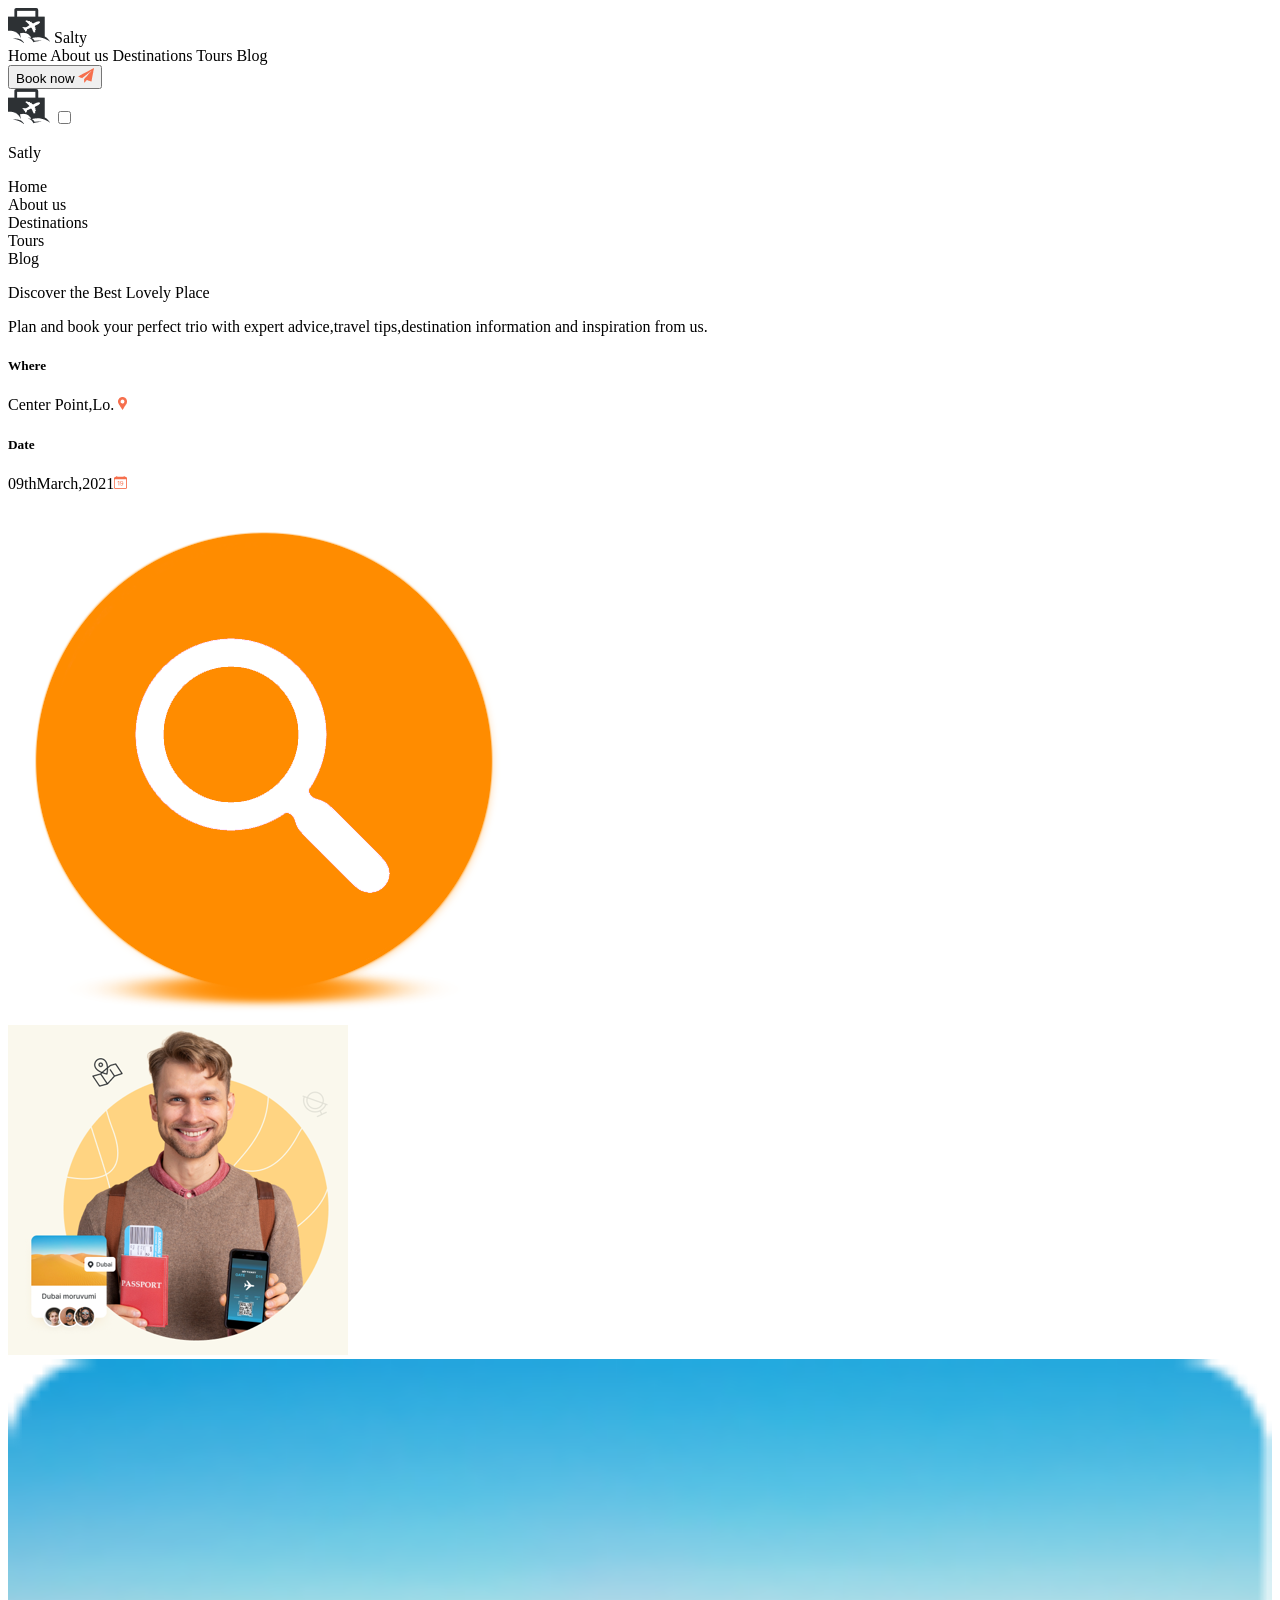
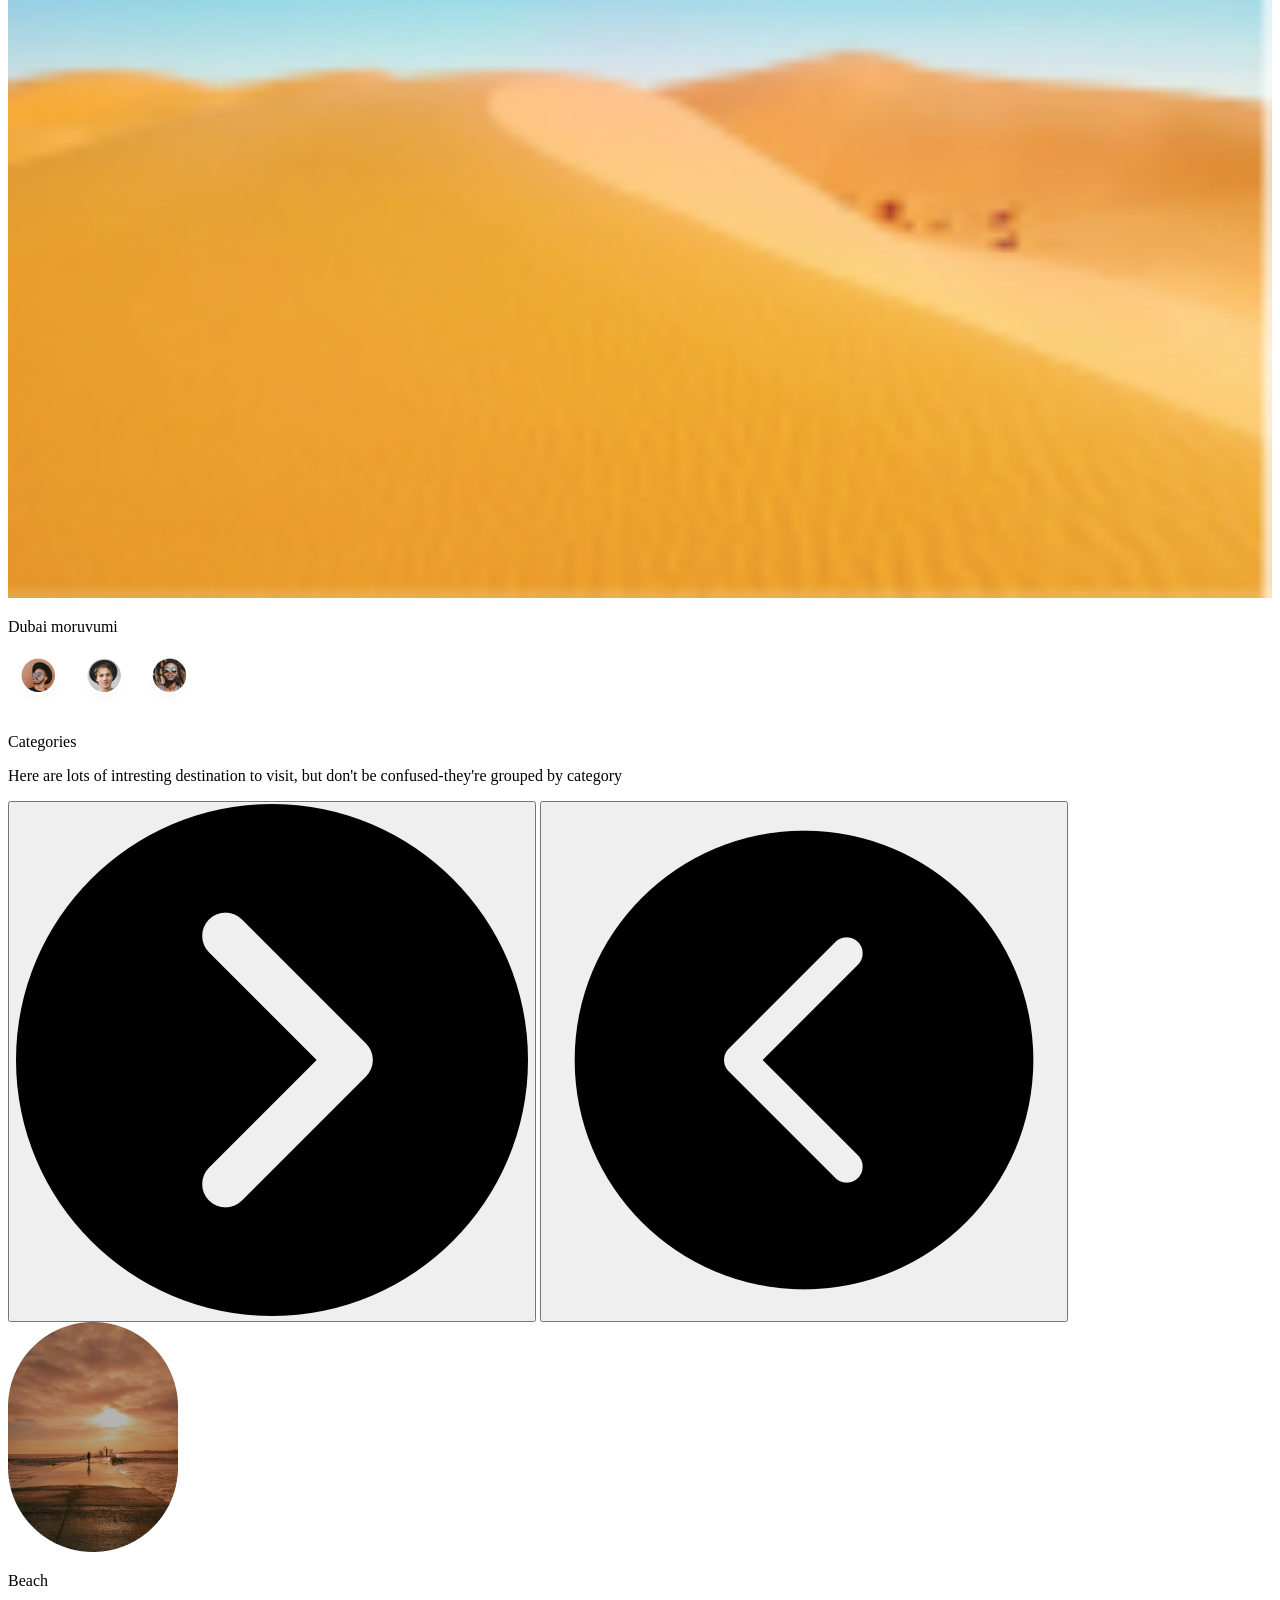
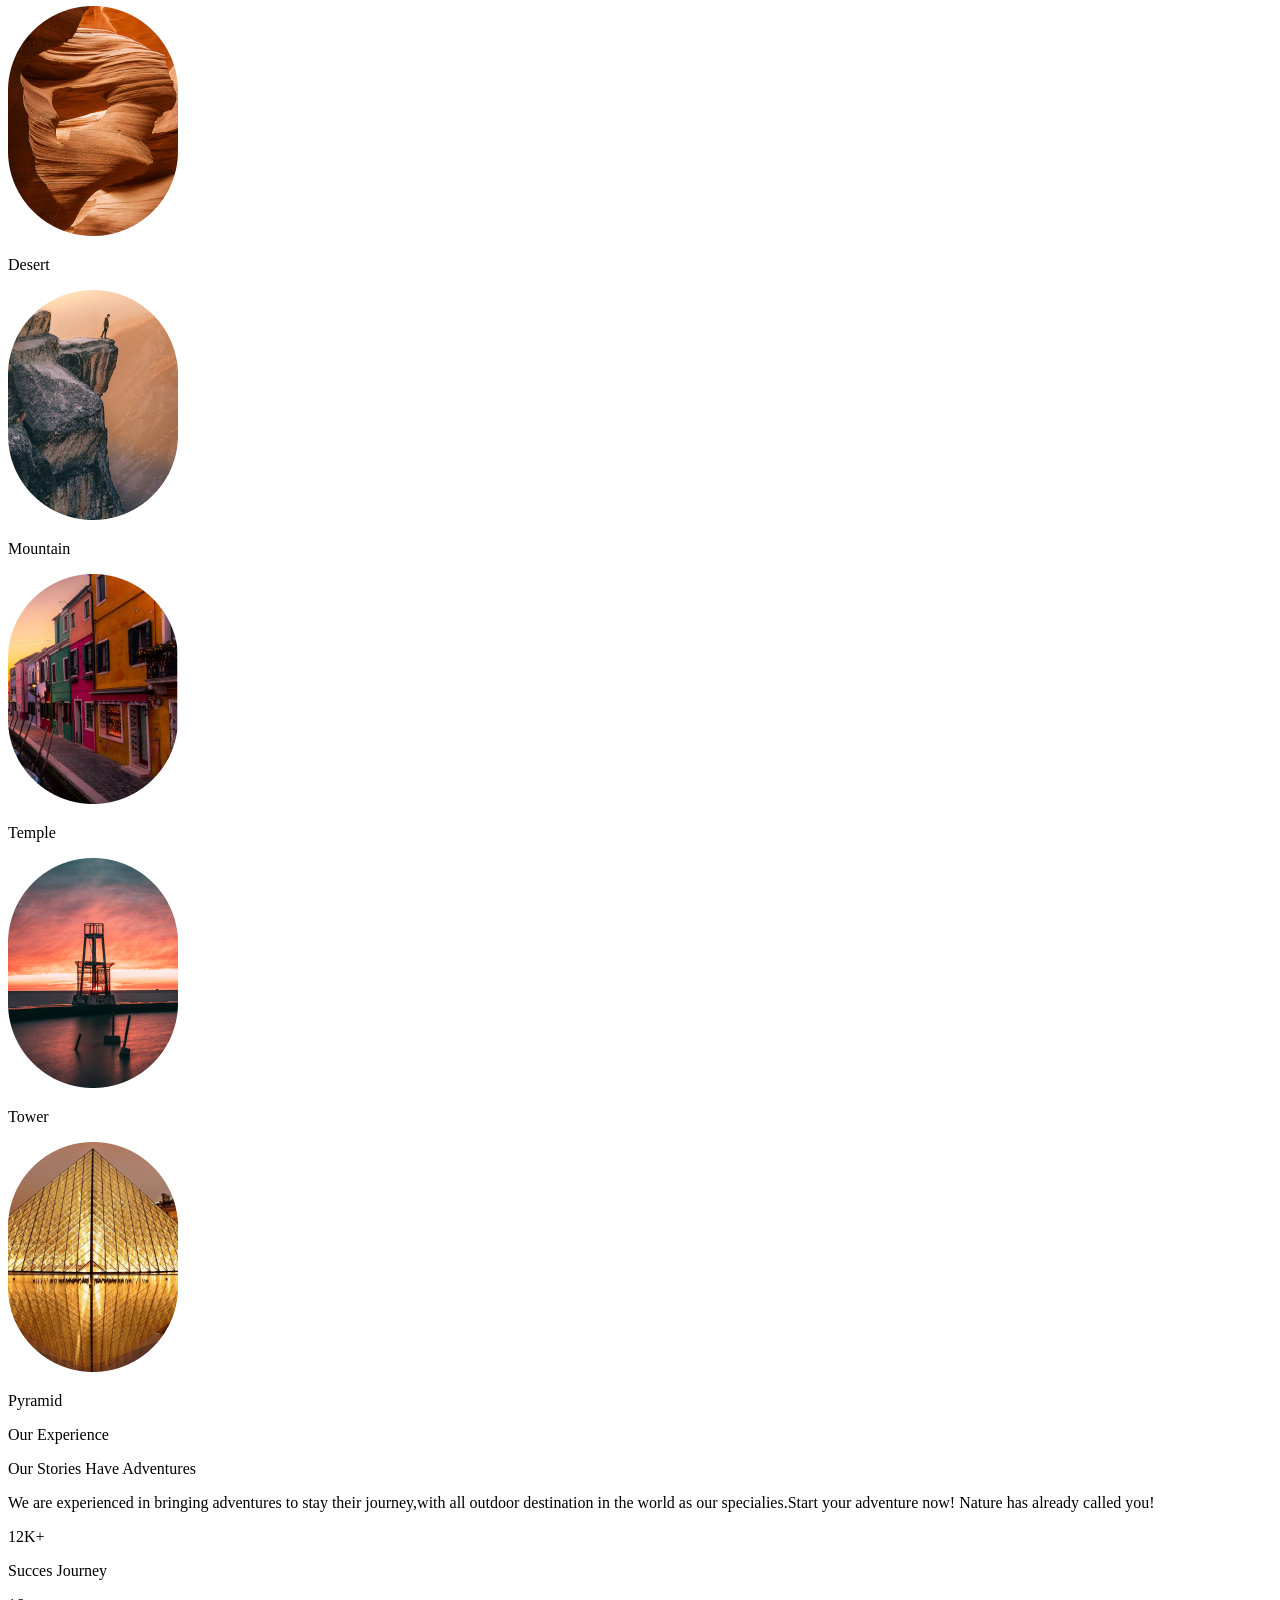
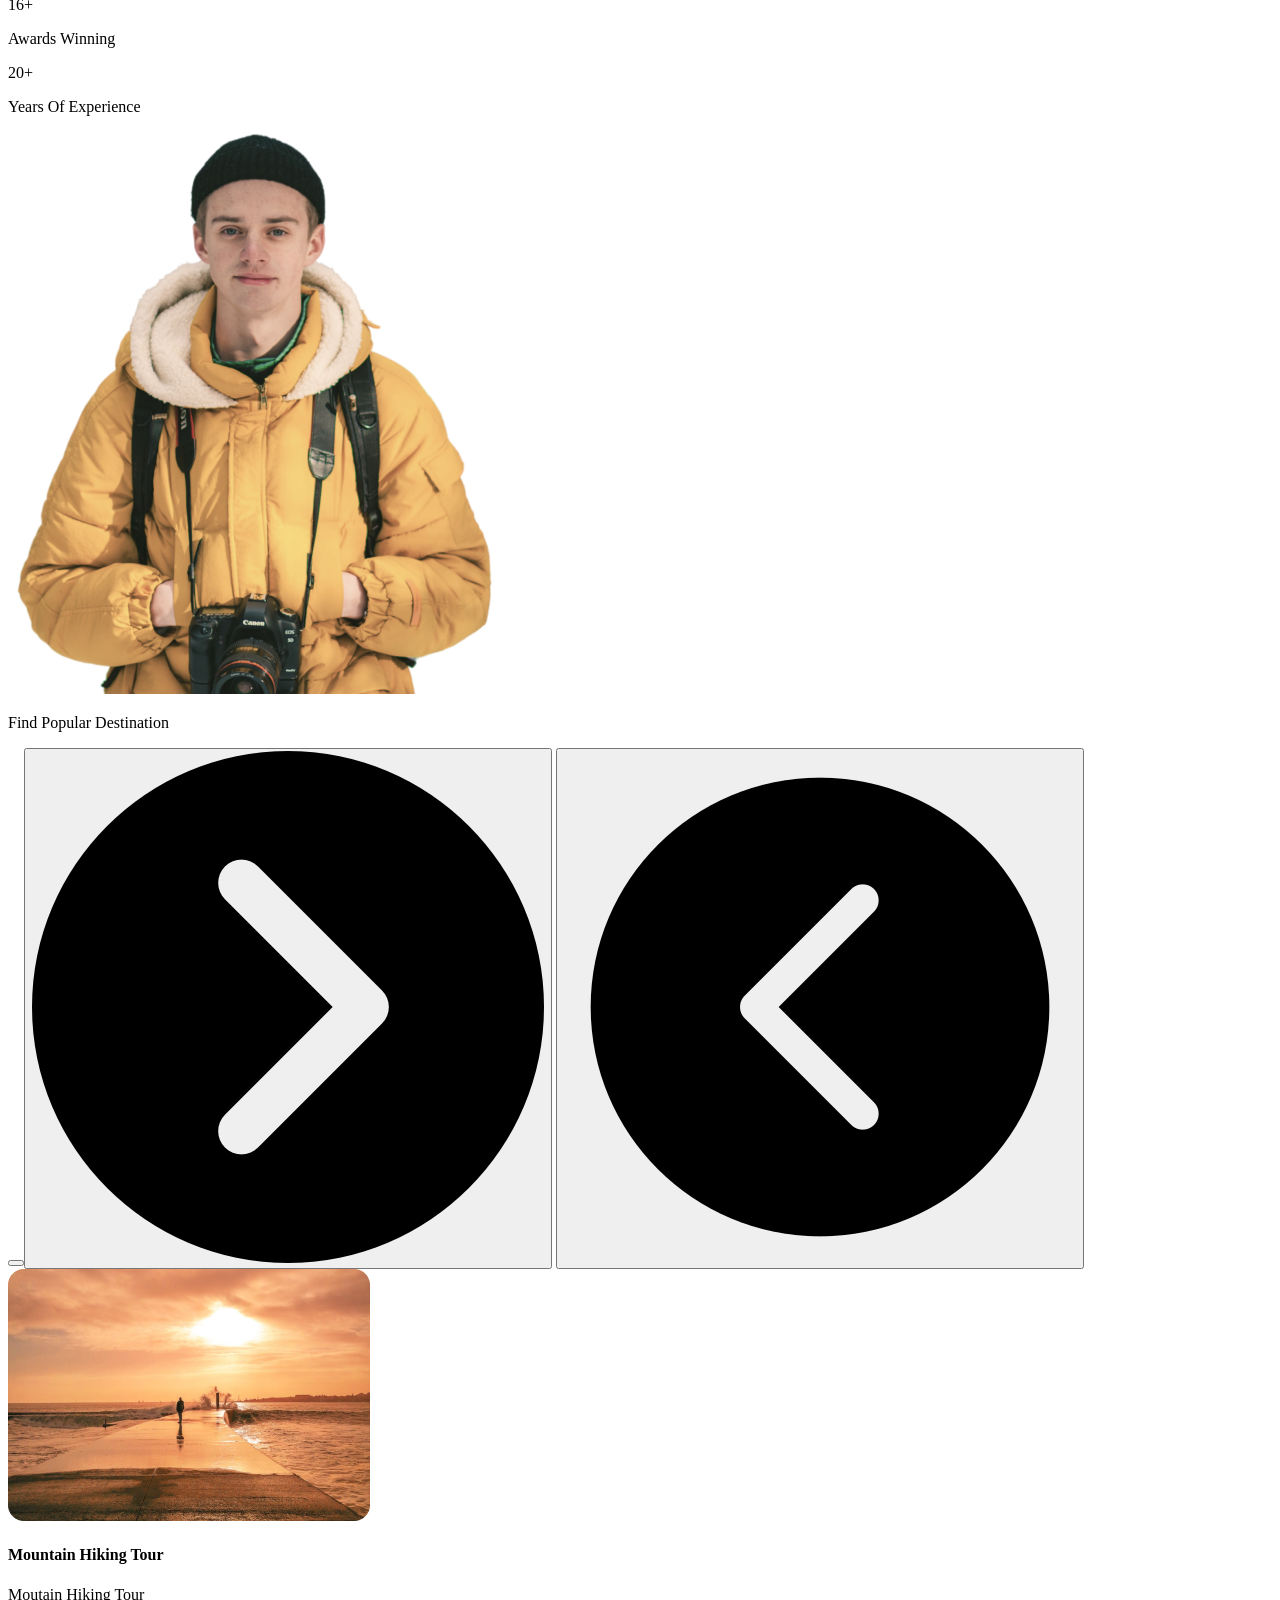
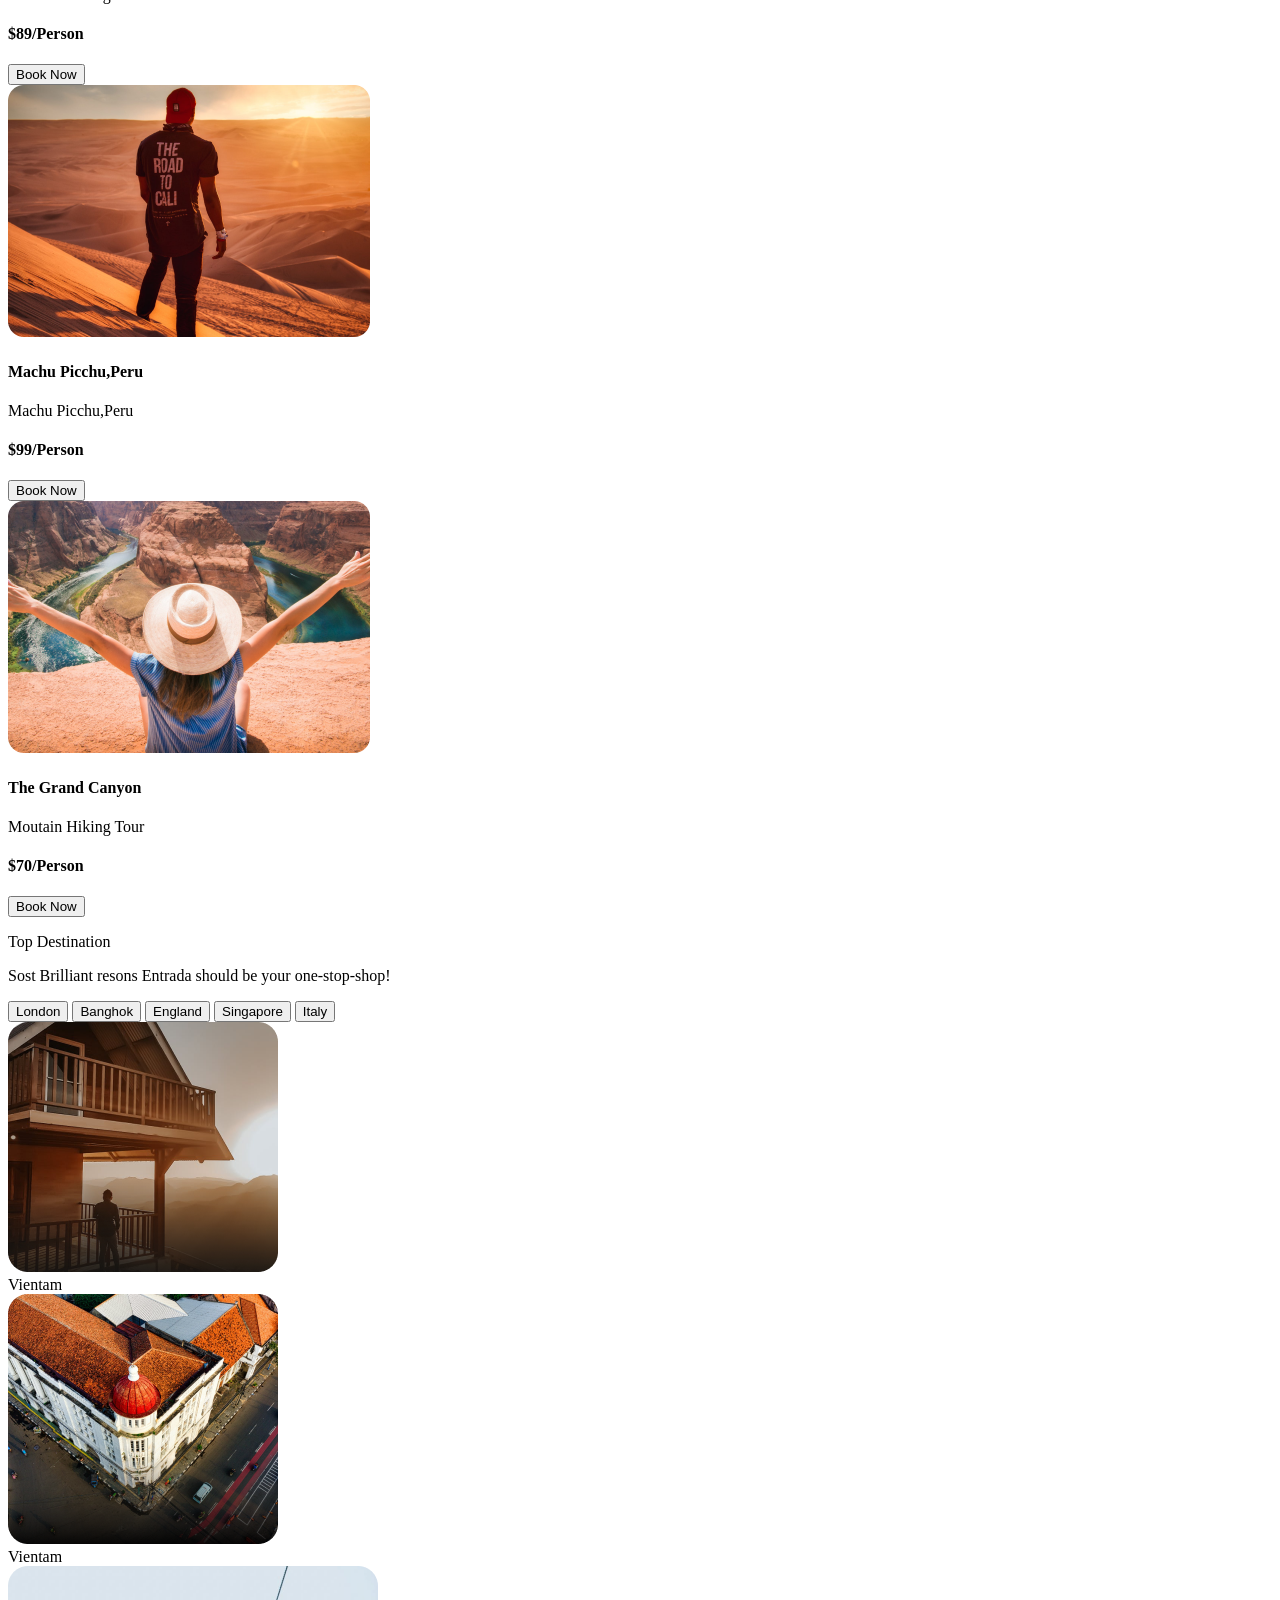
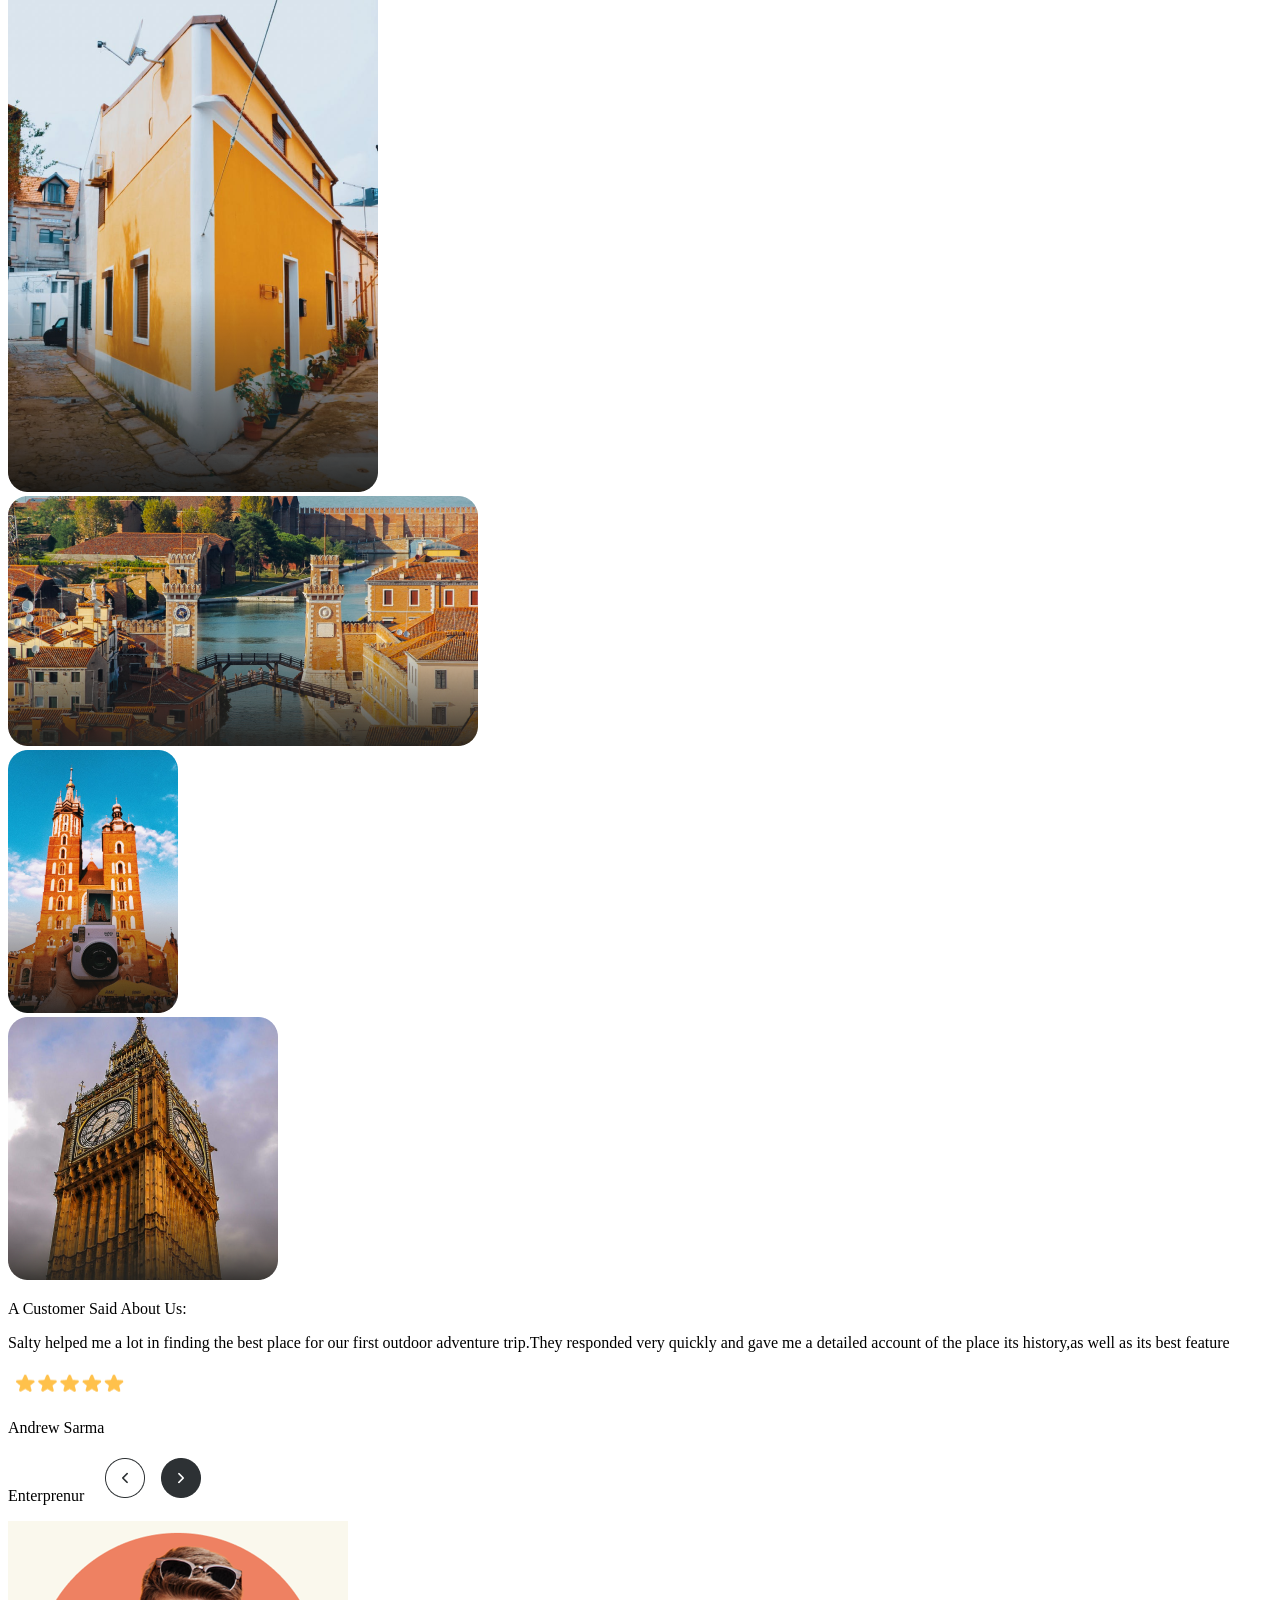
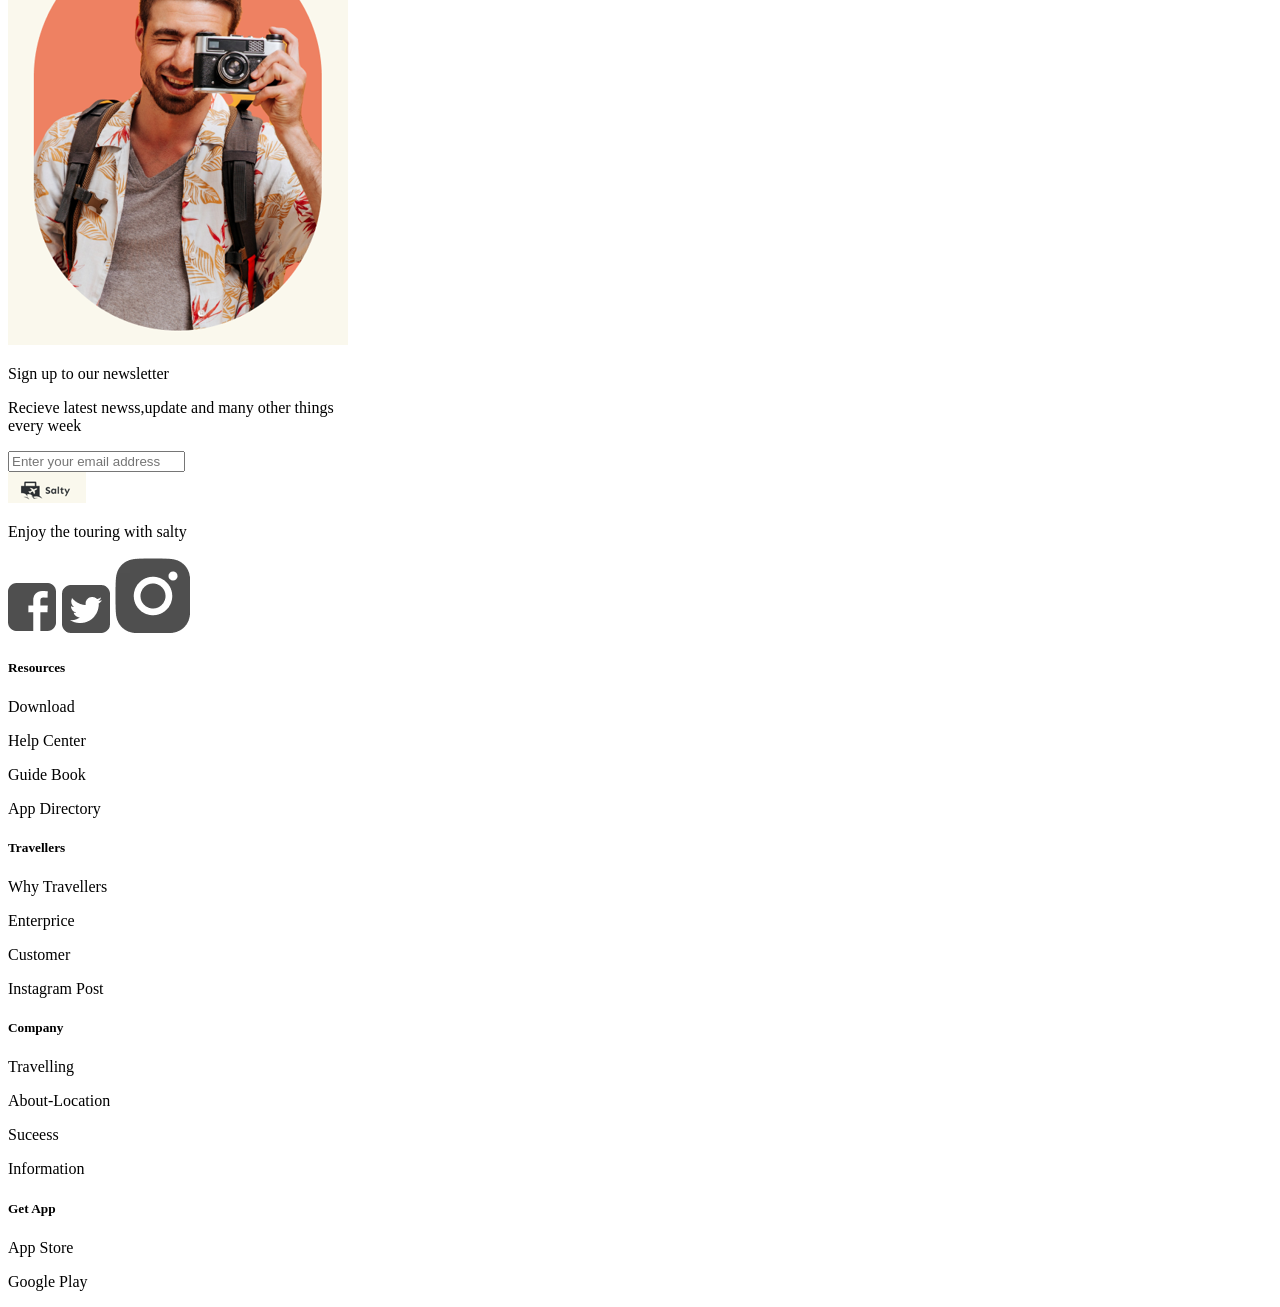
==== index.html @ 4557b154 "second commit" ====
<!DOCTYPE html>
<html lang="en">
<head>
    <meta charset="UTF-8">
    <meta http-equiv="X-UA-Compatible" content="IE=edge">
    <meta name="viewport" content="width=device-width, initial-scale=1.0">
    <title>Document</title>
    <link rel="stylesheet" href="https://cdnjs.cloudflare.com/ajax/libs/font-awesome/6.3.0/css/all.min.css" integrity="sha512-SzlrxWUlpfuzQ+pcUCosxcglQRNAq/DZjVsC0lE40xsADsfeQoEypE+enwcOiGjk/bSuGGKHEyjSoQ1zVisanQ==" crossorigin="anonymous" referrerpolicy="no-referrer" />    
    <link rel="stylesheet" href="style.css">
    <link rel="stylesheet" href="https://fonts.googleapis.com/css?family=Poppins">
</head>
<body>
    <div class="container">
        <div class="nav">
            <div class="nav-content" id="nav-content-one">
                <div class="adjust">
                   <img src="./image/Union.png">
                   <a id="adjust">Salty</a>
               </div> 
            <a>Home</a>
            <a>About us</a>
            <a>Destinations</a>
            <a>Tours</a>
            <a>Blog</a>
            </div>
            <div class="nav-content" id="nav-content-second" >
            <button>Book now <img src="./image/Vector (2).png">
            </div>  
        </div>
        <div class="responsive-menu">
            <img src="./image/Union.png">
            <input type="checkbox" id="check">
            <label for="check">
                <p>Satly</p>
            </label>
            <div class="responsive-menu-icon">
                <div><a>Home</a></div> 
               <div><a>About us</a></div>
                <div><a>Destinations</a></div>
                <div><a>Tours</a></div>
                <div><a>Blog</a></div>
             </div>
        </div>
        <div class="discover">
            <div class="discover-left">
                <p id="heading">Discover the Best Lovely Place</p>
                <p class="para-font" id="fit">Plan and book your perfect trio with expert advice,travel tips,destination information and inspiration from us.</p>
                <div class="curve">
                    <div class="where">
                        <h5>Where</h5>
                        <p>Center Point,Lo. <img src="./image/Vector (3).png"></p>
                    </div>
                    <div class="where">
                        <h5>Date</h5>
                        <p>09thMarch,2021<img src="./image/Union (1).png"></p>
                    </div>
                    <div class="search-div">
                        <img src="./image/MicrosoftTeams-image (22).png" id="search-icon">
                    </div>
                </div>
            </div>
            <div class="discover-right">
                <img src="./image/crop-1.png" id="boy-image">
                <div class="dessert-image">
                    <img src="./image/MicrosoftTeams-image (31).png" width="100%">
                     <p id="dessert">Dubai moruvumi</p>
                    <img src="./image/MicrosoftTeams-image (33).png" id="round-three">
                    <img src="./image/MicrosoftTeams-image (32).png" id="round-one">
                <img src="./image/MicrosoftTeams-image (34).png" id="round-two">
                </div>
            </div>
        </div>
        <div class="categories">
            <div class="categories-content" id="categories-content">
                <div class="content">
                    <p class="sub-heading">Categories</p>
                    <p class="para-font">Here are lots of intresting destination to visit,
                      but don't be confused-they're grouped by category
                    </p>
                </div>
                <div class="arrow-icon">
                    <button class="arrow-fig">
                        <img src="./image/MicrosoftTeams-image (23).png" id="arrow-fig-left">
                    </button>
                    <button class="arrow-fig">
                        <img src="./image/MicrosoftTeams-image (30).png" id="arrow-fig-right">
                    </button>
                </div>
            </div>
            <div class="categories-image" id="categories-image">
                <div class="categories-card">
                    <img src="./image/Rectangle 4406.png" id="rectangle">
                    <p class="rectangle-cap">Beach</p>
                </div>
                <div class="categories-card">
                    <img src="./image/Rectangle 4407.png" id="rectangle">
                    <p class="rectangle-cap">Desert</p>
                </div>
                <div class="categories-card">
                    <img src="./image/Rectangle 4408.png" id="rectangle">
                    <p class="rectangle-cap">Mountain</p>
                </div>
                <div class="categories-card">
                    <img src="./image/Rectangle 4409.png" id="rectangle">
                    <p class="rectangle-cap">Temple</p>
                </div>
                <div class="categories-card">
                    <img src="./image/Rectangle 4410.png" id="rectangle">
                    <p class="rectangle-cap">Tower</p>
                </div>
                <div class="categories-card">
                    <img src="./image/Rectangle 4411.png" id="rectangle">
                    <p class="rectangle-cap">Pyramid</p>
                </div>
            </div>
        </div>
        <div class="our-stories">
            <div class="discover-left" id="stories-left">
                <p class="orange-text">Our Experience</p>
                <p class="sub-heading">Our Stories Have Adventures</p>
                <p class="para-font">We are experienced in bringing adventures to stay their journey,with all outdoor destination in the world as our specialies.Start your adventure now! Nature has already called you!</p>
                <div class="cube">
                   <div class="k12">
                    <p class="orange-bigger-text">12K+</p>
                    <p class="white-text">Succes Journey</p>
                   </div>
                   <div class="k12">
                    <p class="orange-bigger-text">16+</p>
                    <p class="white-text">Awards Winning</p>
                   </div>
                   <div class="k12">
                    <p class="orange-bigger-text">20+</p>
                    <p class="white-text">Years Of Experience</p>
                   </div> 
                </div>
            </div>
            <div class="discover-right" id="stories-right">
                <img src="./image/thom-holmes-sbH46HtZls8-unsplash-removebg (1) 2.png" id="boy-image">
            </div>
        </div>
        <div class="popular">
            <div class="find-popular">
                <div class="categories-content">
                    <p id="unique">Find Popular Destination</p>
                </div>
                <div class="arrow-icon">
                    <button class="arrow-fig"><button class="arrow-fig">
                        <img src="./image/MicrosoftTeams-image (23).png" id="arrow-fig-left">
                    </button>
                    <button class="arrow-fig">
                        <img src="./image/MicrosoftTeams-image (30).png" id="arrow-fig-right">
                </button>
                </div>
            </div>
            <div class="popular-card">
                <div class="popular-card-item">
                    <img src="./image/image.png"  id="popular-image">
                    <h4> Mountain Hiking Tour</h4>
                    <p class="para-popular">Moutain Hiking Tour</p>
                    <div class="price-button">
                        <div> <h4>$89/Person</h4></div>
                        <div class="btn-btn"><button class="popular-btn">Book Now</button></div>
                    </div>
                </div>
                <div class="popular-card-item">
                    <img src="./image/image (1).png"  id="popular-image">
                    <h4> Machu Picchu,Peru</h4>
                    <p class="para-popular">Machu Picchu,Peru</p>
                    <div class="price-button">
                        <div> <h4>$99/Person</h4></div>
                        <div class="btn-btn"><button class="popular-btn">Book Now</button></div>
                    </div>
                </div>
                <div class="popular-card-item">
                    <img src="./image/image (2).png"  id="popular-image">
                    <h4> The Grand Canyon</h4>
                    <p class="para-popular">Moutain Hiking Tour</p>
                    <div class="price-button">
                        <div> <h4>$70/Person</h4></div>
                        <div class="btn-btn"><button class="popular-btn">Book Now</button></div>
                    </div>
                </div>
            </div>
        </div>
        <div class="top-destination">
            <div class="top-destination-header">
                 <p class="sub-heading">Top Destination</p>
                 <p class="para-font">Sost Brilliant resons Entrada should be your one-stop-shop!</p>
                <div class="btn-row">
                    <button class="btn">London</button>
                    <button class="btn">Banghok</button>
                    <button class="btn">England</button>
                    <button class="btn">Singapore</button>
                    <button class="btn">Italy</button>
                </div>
            </div>   
        </div>
        <div class="parent-flex">
         <div class="flex">
                <div class="flex-one">
                    <div>
                        <img src="./image/Rectangle 4389.png" id="img-card">
                    </div>
                    <div class="absoulte-para">Vientam</div>
                    <div>
                        <img src="./image/Group.png" id="img-card">
                    </div>
                    <div class="absoulte-para">Vientam</div>
                </div>
                <div class="flex-two">
                    <img src="./image/Rectangle 4391.png" id="img-card-rect">
                </div>
                <div class="flex-third">
                    <div class="tower">
                      <img src="./image/Rectangle 4392.png" id="img-card-hori">
                    </div>
                    <div class="clock-house">
                        <div class="one"><img src="./image/Rectangle 4394.png" id="img-card-hori-one"></div>
                        <div class="two"><img src="./image/Rectangle 4395.png" id="img-card-hori-two"></div>
                    </div>
                </div>
            </div>
        </div>    
        <div class="our-stories">
            <div class="discover-left" id="stories-left">
                <!-- <p class="orange-text">___</p> -->
                <p class="sub-heading-one">A Customer Said About Us:</p>
            <div class="white-div">
                <p class="para-font">Salty helped me a lot in finding the best place for our first outdoor adventure trip.They responded very quickly and gave me a detailed account of the place its history,as well as its best feature</p>
                <img src="./image/MicrosoftTeams-image (20).png">
                <p class="para-font" id="space">Andrew Sarma</p>
                <p class="para-font">Enterprenur <img src="./image/arrow.png" id="double-arrow"></p>
            </div>
            </div>
            <div class="discover-right" id="stories-right">
                <img src="./image/crop-2.png" id="boy-image">
            </div>
        </div>
        <div class="signup-box">
            <div class="signup">
                <p class="sub-heading">Sign up to our newsletter</p>
                <p id="sign-up-para">Recieve latest newss,update and many other things  <br>every week</p>
                <input type="text" id="text"placeholder="Enter your email address">
            </div>
        </div>
        <div class="footer">
            <div class="footer-one-third">
                <img src="./image/satlylogo.png" id="pho">
                <p class="para-font">Enjoy the touring with salty</p>
                <div class="social-media-link">
                    <img src="./image/facebook.webp" class="footer-icon">
                    <img src="./image/twitter.webp" class="footer-icon">
                    <img src="./image/instagram.webp" class="footer-icon">               
                </div>
                
            </div>
            <div class="footer-remain">
                <div class="foo1">
                    <h5>Resources</h5>
                    <p class="para-font">Download</p>
                    <p class="para-font">Help Center</p>
                    <p class="para-font">Guide Book</p>
                    <p class="para-font">App Directory</p>
                </div>
                <div class="foo1">
                    <h5>Travellers</h5>
                    <p class="para-font">Why Travellers</p>
                    <p class="para-font">Enterprice</p>
                    <p class="para-font">Customer</p>
                    <p class="para-font">Instagram Post</p>
                </div>
                <div class="foo1">
                    <h5>Company</h5>
                    <p class="para-font">Travelling</p>
                    <p class="para-font">About-Location</p>
                    <p class="para-font">Suceess</p>
                    <p class="para-font">Information</p>
                </div>
                <div class="foo1">
                    <h5>Get App</h5>
                    <p class="para-font">App Store</p>
                    <p class="para-font">Google Play</p>
                </div>
            </div>
        </div>
    </div>
    
</body>
</html>
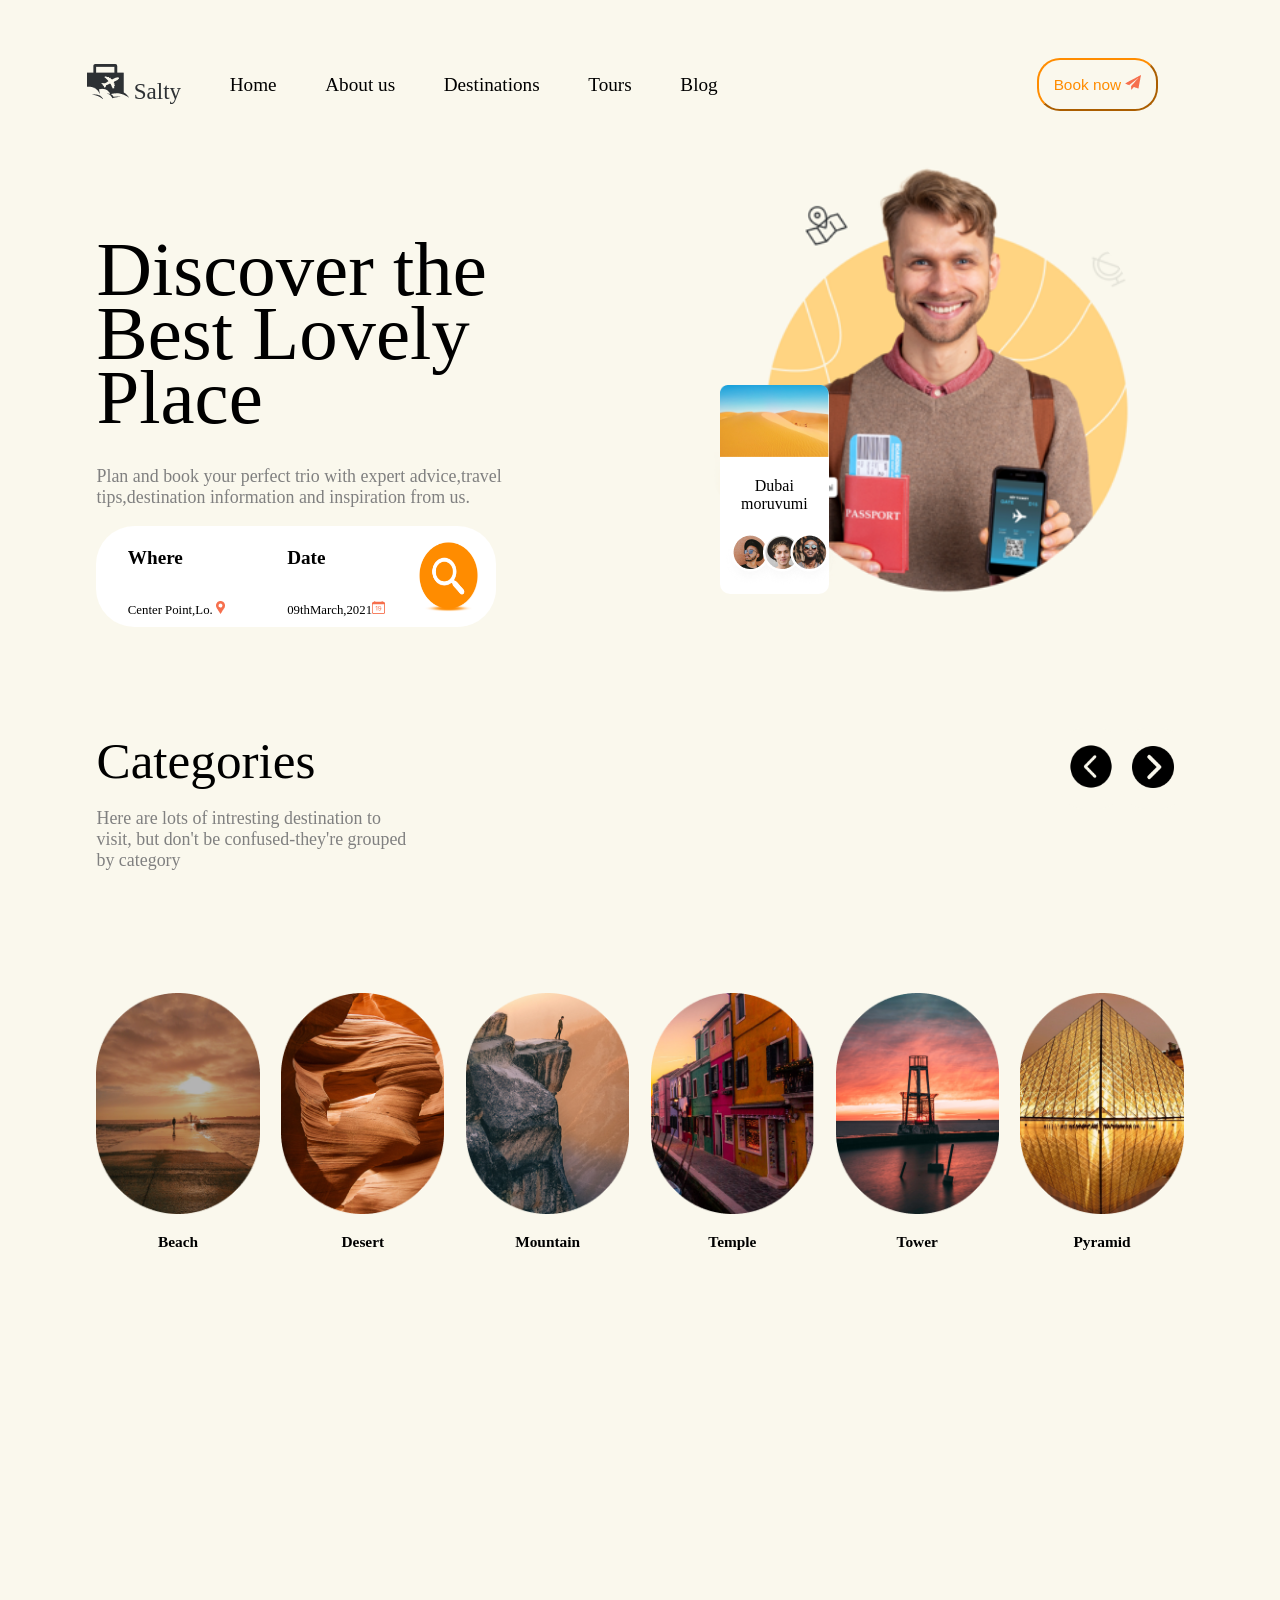
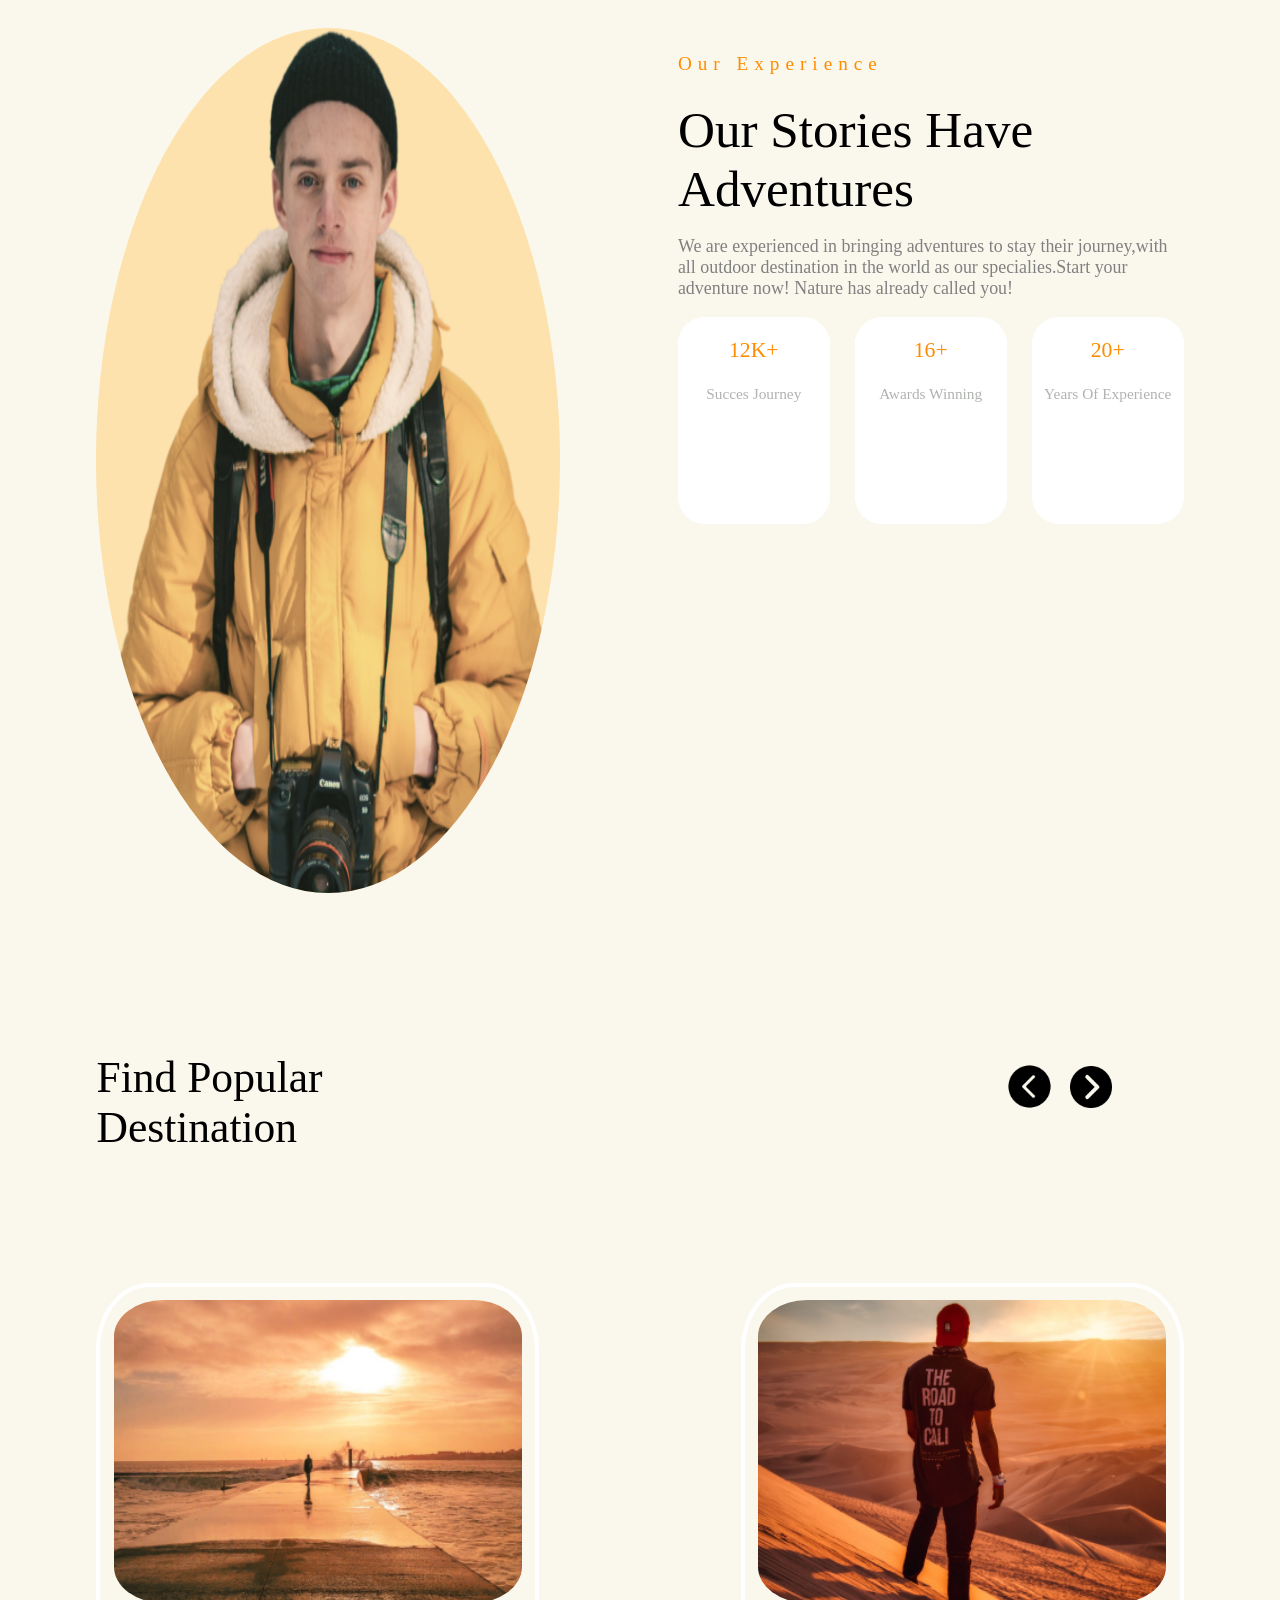
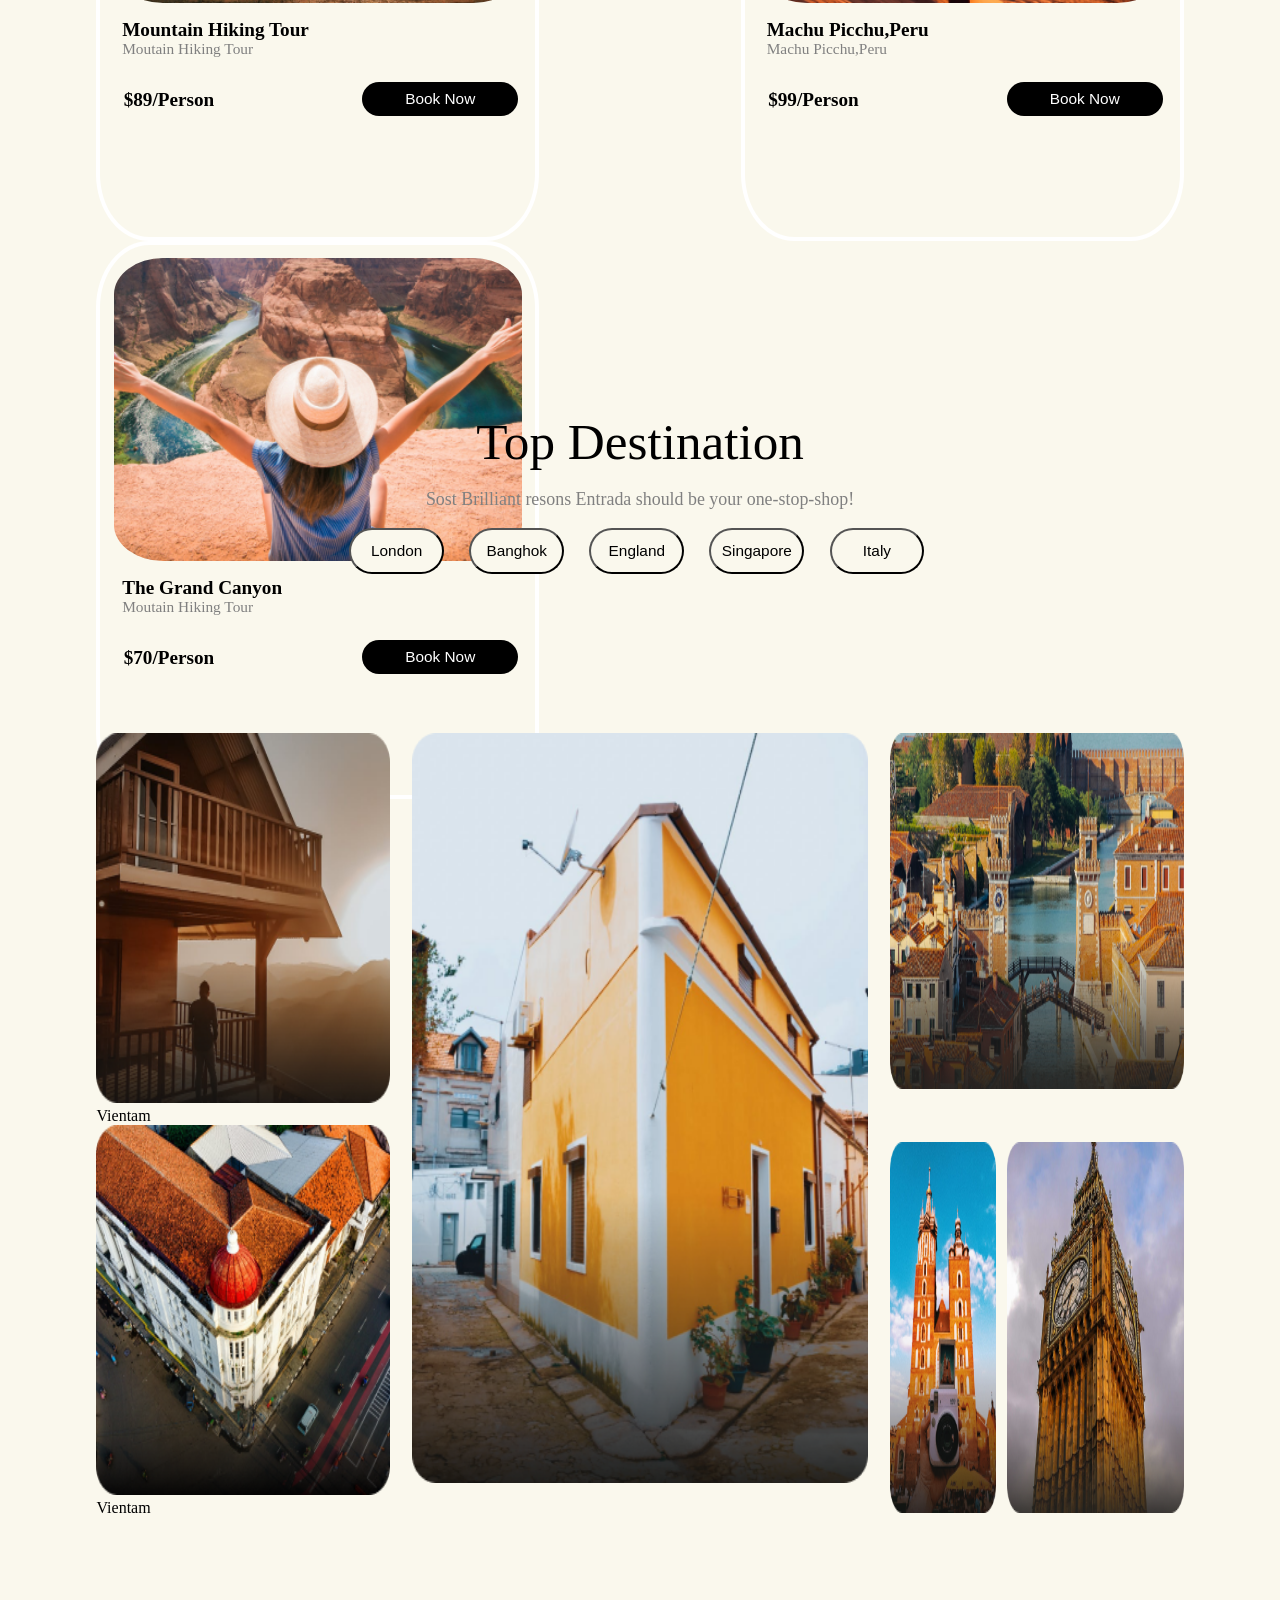
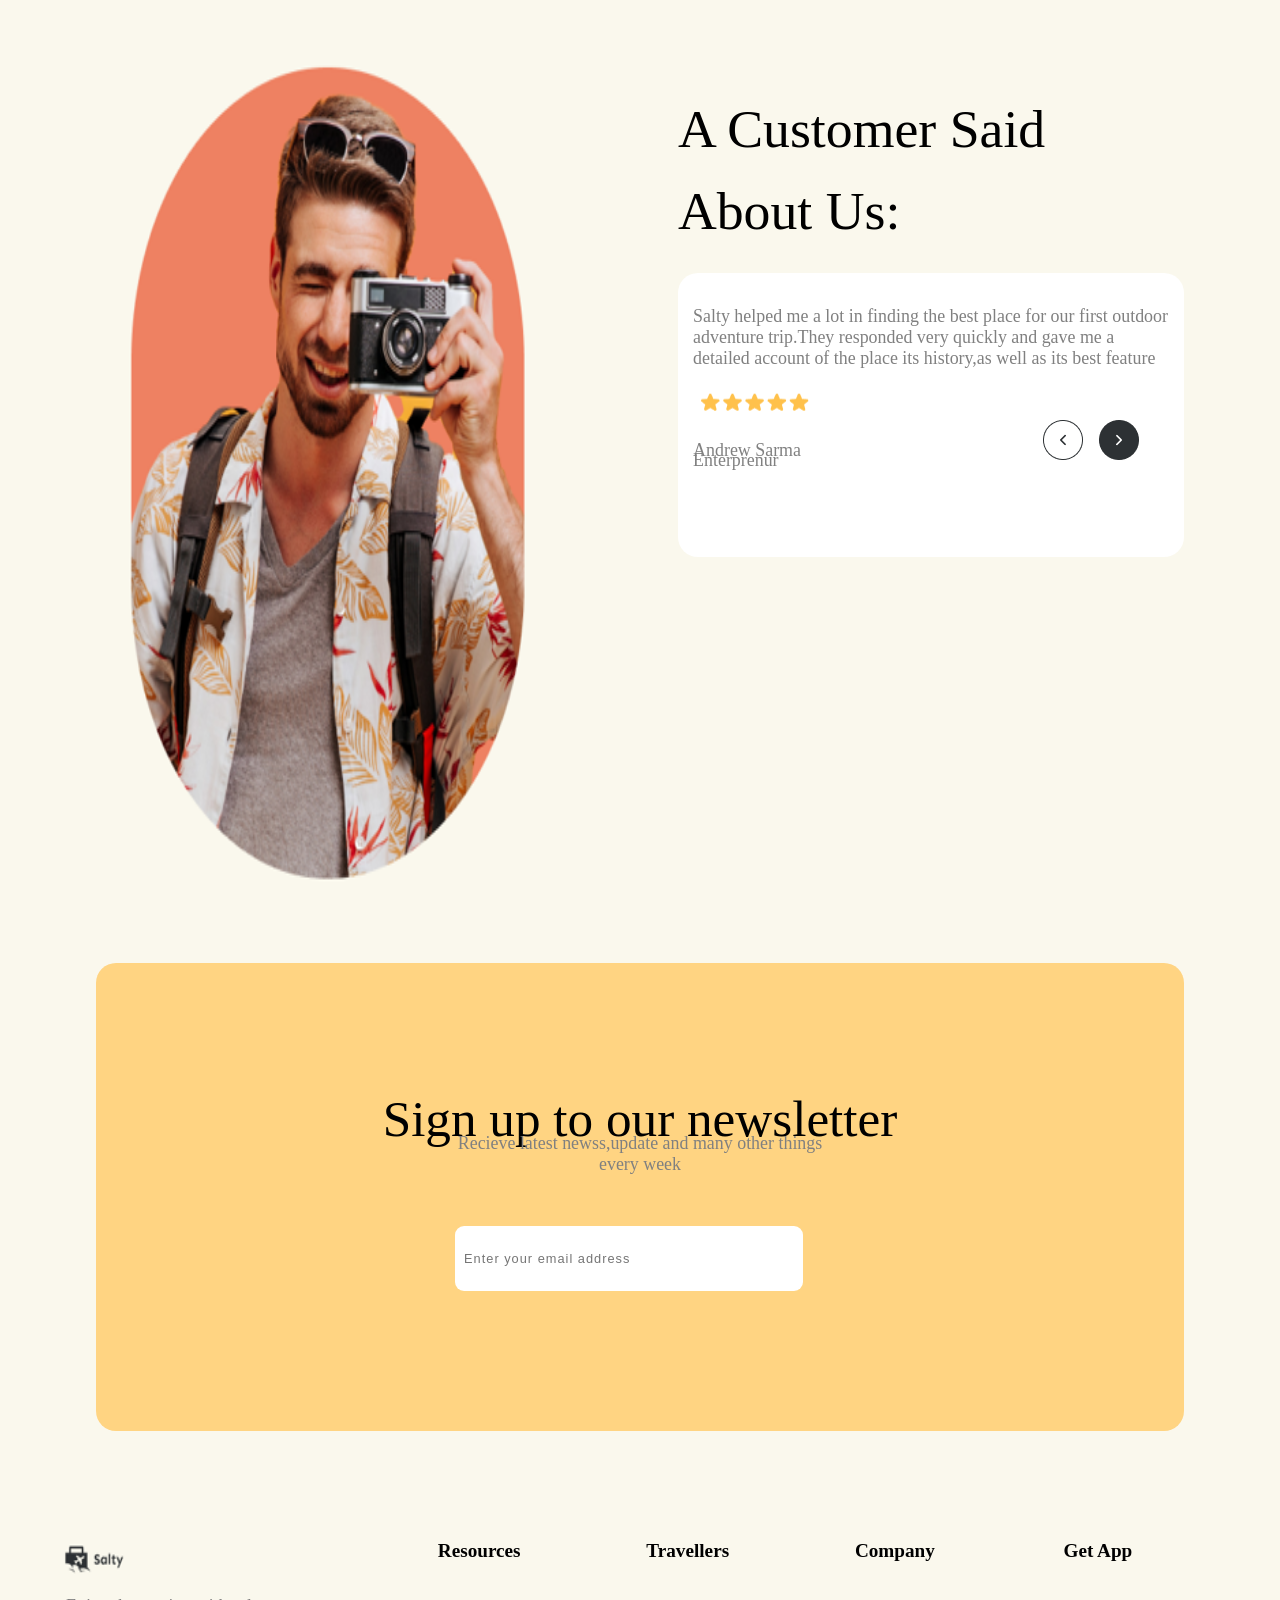
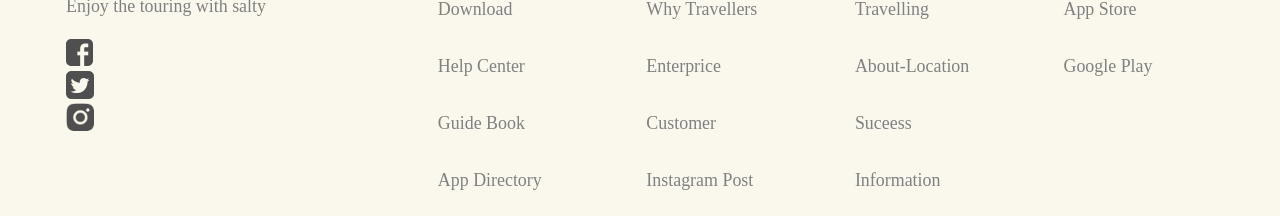
==== commit e73a02ff: "css link change" ====
--- a/index.html
+++ b/index.html
@@ -6,7 +6,7 @@
     <meta name="viewport" content="width=device-width, initial-scale=1.0">
     <title>Document</title>
     <link rel="stylesheet" href="https://cdnjs.cloudflare.com/ajax/libs/font-awesome/6.3.0/css/all.min.css" integrity="sha512-SzlrxWUlpfuzQ+pcUCosxcglQRNAq/DZjVsC0lE40xsADsfeQoEypE+enwcOiGjk/bSuGGKHEyjSoQ1zVisanQ==" crossorigin="anonymous" referrerpolicy="no-referrer" />    
-    <link rel="stylesheet" href="style.css">
+    <link rel="stylesheet" href="./css/style.css">
     <link rel="stylesheet" href="https://fonts.googleapis.com/css?family=Poppins">
 </head>
 <body>
--- a/css/style.css
+++ b/css/style.css
@@ -0,0 +1,835 @@
+*{
+    box-sizing: border-box;   
+}
+body{
+    background-color:#faf8ed;
+}
+.nav{
+    display: flex;
+    flex-direction: row;
+    flex-wrap: wrap;
+    height: 17vh;
+    background-color: #faf8ed;
+}
+.nav-content{ 
+    font-size: 1.5vw;
+    display: flex;
+    flex-direction: row;
+    align-items: center;
+    color: #000000;
+    font-family: Poppins;
+}
+#nav-content-one{
+ width:60%;
+ justify-self: start;
+ justify-content: space-evenly;
+}
+.adjust{   
+margin-bottom: 0%;
+margin-left: 4%;
+}
+#adjust{
+color: #2d3134;
+height: 2%;
+font-size: 1.8vw;
+}
+#nav-content-second{
+    width: 31%;
+    display: flex;
+    justify-content: right;
+}
+button {
+    border-radius: 23px;
+    width: 31%;
+    height: 34%;
+    font-size: 1.2vw;
+    background-color: #faf8ed;
+    color: darkorange;
+    border-color: darkorange;
+}
+.responsive-menu{
+    display:none;
+    width: 50%;
+    height: 118px;
+    margin-left: 25%;
+   
+}
+/* header end */
+.discover{
+    display: flex;
+    flex-direction: row;
+    width:100%;
+    justify-content: space-evenly;
+    height: inherit;
+    background-color: #faf8ed;
+    flex-wrap: wrap;
+}
+.discover-right{
+    width:20%;
+    /* border:1px solid red;  */
+    width: 39%;
+    height: 100%;
+    position: relative;
+}
+ .discover-left {
+    width: 40%;
+    display: flex;
+    flex-direction: column;
+    justify-content: flex-start;
+    height:100%;
+    background-color: #faf8ed;
+    font-family: Poppins;
+}
+#boy-image {
+        width: 94%;
+        height: 94%;
+        background-color: #fde2ad;
+        border-radius: 54%;
+}
+#heading{
+    font-size: 6vw;
+    line-height: 5vw;
+}
+.para-font{
+    color: grey;
+    font-size: 1.4vw;
+    /* margin-top: -8%; */
+}
+.curve{
+    display: flex;
+    flex-direction: row;
+    background-color: white;
+    width: 79%;
+    border-radius: 3vw;
+    justify-content: space-around;
+}
+.search-div{
+    background-color: white;
+    border-radius: 74px;
+    width:20%;
+    margin-top: 4%;
+}
+#search-icon{
+    width: 81%;
+    height: 88%;
+    margin-top: -4%;
+}
+.where{
+    width: 40%;
+    line-height: 1%;
+    font-size: 1vw;
+    /* border: 1px solid; */
+    border-radius: inherit;
+    display: flex;
+    flex-wrap: wrap;
+    align-content: center;
+    flex-direction: column;
+}
+.categories{
+    display: flex;
+    flex-direction: column;
+    width:100%;
+    /* border:1px solid red; */
+    height: 50vh;
+    flex-wrap: wrap;
+    align-items: center;
+    height: 86vh;
+    margin-top: 8%;
+}
+.categories > div{
+    width: 86%;
+    display: flex;
+    flex-direction: row;
+    justify-content: space-between;
+}
+#categories-content{
+    height: 31%;
+}
+#categories-image{
+    height: 60%;
+    margin-top: 2%;
+}
+.content {
+    width: 29%;
+}
+.sub-heading{
+    font-size: 4vw;
+    font-weight: 500;    margin-top: 1%;
+    margin-bottom: 0%
+}
+.arrow-icon{
+width:71%;
+}
+.arrow-fig{
+    float: right;
+    width: 8%;
+    border: none;
+}
+#arrow-fig-left{
+    width: 84%;
+    max-height: 86%;
+}
+#arrow-fig-right{
+     width: 94%;
+    max-height: 100%;
+}
+.categories-card{
+    width: 15%;
+    text-align: center;
+}
+#double-arrow{
+    margin-left: 60%;
+    margin-left: 70%;
+    padding: 0%;
+    position: relative;
+    top: -56px;
+}
+#space{
+    margin-bottom: -6%;
+}
+#rectangle{
+    width:100%;
+}
+.rectangle-cap{
+    font-size: 1.2vw;
+    font-weight: 900;
+}
+.our-stories{
+    display: flex;
+    flex-direction: row-reverse;
+    width:100%;
+    justify-content: space-evenly;
+    height: 105vh;
+    margin-top: 8%;
+}
+.cube{
+    display: flex;
+    flex-direction: row;
+    width: 100%;
+    height: 22%;
+    justify-content: space-between;
+}
+.k12{
+ height: 100%;
+ width: 30%;
+ /* border:1px solid; */
+ text-align: center;
+ background-color: white;
+ border-radius: 27px;
+}
+.orange-text{
+    color: darkorange;
+    font-size: 1.5vw;
+    letter-spacing: 6px;
+    margin-top: 10%
+}
+.orange-bigger-text{
+        font-size: 1.7vw;
+        color: darkorange;
+        background: white;
+}
+.white-text{
+    font-size: 1.2vw;
+    color:#b0b3b0;
+    background-color: white;
+}
+.popular{
+    display: flex;
+    flex-direction: column;
+    height: 100vh;
+    align-items: center;
+    margin-top: 8%;
+    font-family: Poppins;
+}
+.find-popular{
+    display: flex;
+    flex-direction: row;
+    height: 26%;
+    width: 86%;
+}
+#fit{
+    margin-top: -8%;
+}
+.popular-card{
+    display: flex;
+    flex-direction: row;
+    width: 86%;
+    height: 62vh;
+    justify-content: space-between;
+    flex-wrap:wrap;
+}
+.categories-content {
+    /* border: 1px solid; */
+    width: 29%;
+    height: 100%;
+}
+.popular-card-item {
+    height: 100%;
+    border-radius: 12%;
+    display: flex;
+    flex-direction: column;
+    background-color: #faf8ed;
+    border: 4px solid white;
+}
+#popular-image {
+        width: 94%;
+        height: 55%;
+        margin-top: 3%;
+        margin-left: 3%;
+        border-radius: inherit;
+}
+.price-button{
+    display: flex;
+    flex-direction: row;
+    width: 97%;
+    margin-left: 3%;
+    border-radius: 33px;
+}
+h4 {
+    font-size: 1.5vw;
+    margin-top: 16px;
+    margin-left: 5%;
+}
+.para-popular{
+    color: grey;
+    font-size: 1.2vw;
+    margin-top: -6%;
+    margin-left: 5%;
+}
+.price-button div{
+    width:48%;
+}
+.popular-btn{
+    border-radius: 24px;
+    width: 77%;
+    height: 53%;
+    font-size: 1.2vw;
+    background-color: black;
+    color: white;
+    position: absolute;
+    right: 0%;
+    top: 14%;
+    border: none;
+}
+.btn-btn{
+    position: relative;
+}
+.btn{
+    width: 15%;
+    height: 38%;
+    color: black;
+    border-color: black;
+    margin-left: 4%;
+
+}
+.top-destination{
+    display: flex;
+    flex-direction: column;
+    height: 40vh;
+    height: 37vh;
+    margin-top: 4%;
+} 
+.top-destination-header{
+    display: flex;
+    flex-direction: column;
+    text-align: center;
+    align-content: center;
+    flex-wrap: wrap;
+    height: 100%;
+    /* font-family: poppins; */
+} 
+.btn-row{
+    display: flex;
+    flex-direction: row;
+    width: 50%;
+    height: 36%;
+}
+.customer{
+    display: flex;
+    flex-direction: row;
+}
+.parent-flex{
+ width:100%;
+ display: flex;
+ flex-direction: column;
+ flex-wrap: wrap;
+ align-content: center;
+}
+
+.white-div {
+    border-radius: 20px;
+    padding: 3%;
+    background-color: white;
+}
+.sub-heading-one{
+    font-size: 4.2vw;
+    font-weight: 500;
+    margin-top: 14%;
+    padding-bottom: 3%;
+    line-height: 82px;
+    margin-bottom: 1%;
+}
+.signup-box{
+    width: 100%;
+    height: 52vh;
+    display: flex;
+    justify-content: center;
+    
+}
+#sign-up-para{
+color: grey;
+font-size: 1.4vw;
+margin-top: -15px;
+padding-bottom: 3%;
+}
+.flex{
+    display: flex;
+    flex-direction: row;
+    width: 86%;
+    justify-content: space-between;
+}
+.flex-one{
+    display: flex;
+    flex-direction: column;
+    width: 27%;
+}
+.flex-one >div{
+    width:100%;
+}
+.flex-two{
+    width: 42%;
+}
+.flex-third{
+    display: flex;
+    flex-direction: column;
+    justify-content: space-between;
+    width:27%;
+}
+.tower{
+    height: 48%;
+}
+.one {
+   width: 36%;
+   height:99%
+}
+.two {
+    width: 60%;
+    height:99%;
+}
+.clock-house{
+    display: flex;
+    flex-direction: row;
+    height: 375px;
+    justify-content: space-between;
+}
+#img-card-rect{
+width: 100%;
+height:750px;
+}
+#img-card {
+    width: 100%;
+    height: 370px;
+}
+#img-card-hori {
+    height: 356px;
+    width: 100%;
+}
+#img-card-hori-one {
+    width: 100%;
+    height: 100%;
+}
+#img-card-hori-two {
+    width: 100%;
+    height: 100%;
+}
+.signup{
+    width: 86%;
+    text-align: center;
+    background-color: #ffd482;
+    border-radius: 20px;
+    display: flex;
+    flex-direction: column;
+    justify-content: center;
+    font-family: Poppins;
+}
+#text{
+    width: 32%;
+    height: 14%;
+    border-radius: 9px;
+    border: none;
+    margin-left: 33%;
+    background-image: url(./image/msg.png);
+    background-repeat: no-repeat;
+    background-size: 9% 67%;
+    margin-bottom: 24px;
+    background-position: 95%;
+
+}
+::placeholder{
+    font-size: 1vw;
+    padding-left: 2%;
+    letter-spacing: 1px;
+}
+.footer{
+    display:flex;
+    margin-top:7%;
+}
+.footer-one-third{
+        width: 25%;
+        display: flex;
+        flex-direction: column;
+        justify-content: flex-start;
+        flex-wrap: wrap;
+        align-content: center;
+}
+.footer-remain{
+display: flex;
+flex-direction: row;
+width:75%;
+justify-content: end;
+}
+.foo1{
+    width:22%;
+    display: flex;
+    flex-direction: column;
+}
+#pho{
+    width: 29%;
+    margin-top: 4%;
+    height: 16%;
+    margin-left: -5%;
+}
+.dessert-image {
+
+    background-color: white;
+    width: 22%;
+    position: absolute;
+    bottom: 21px;
+    left: 6%;
+    border-radius: 10px;
+}
+#round-one{
+    position: absolute;
+    left: 31px;
+    bottom: 4px;
+}
+#round-two{
+    position: absolute;
+    left: 59px;
+}
+#dessert{
+    text-align: center;
+
+}
+h5 {  
+    font-size: 1.5vw;
+    line-height: 0px;
+    margin-bottom: 30px;
+}
+#unique{
+    font-size: 3.4vw;
+    font-weight: 500;    margin-top: 1%;
+    margin-bottom: 1%;
+}
+#stories-right {
+    padding-top: 2%;
+}
+.footer-icon{
+    width: 14%;
+    padding-top: 2%;
+}
+.social-media-link{
+display: flex;
+flex-direction: column;
+}
+.responsive-menu-icon{
+    display: none;
+}
+@media screen and (min-device-width: 375px)and (max-device-width:667px){
+    #double-arrow{
+        display: none;
+    }
+.responsive-menu{
+    display: flex;
+    flex-direction: row;
+    height: 50px;
+    justify-content: center;
+    /* position: relative; */
+    
+}
+.responsive-menu p{
+        font-size: 18px;
+        font-family: 'Poppins';
+        font-weight: bolder;
+}
+.responsive-menu img{
+
+    height:100%;
+    width: 36%;
+}
+.nav{
+    display:none
+}
+.discover-right{
+    width: 50%;
+    height: 100%;
+    margin-top: 5%;
+}
+.discover-left {
+    width: 100% ;
+}
+#heading {
+    font-size: 10vw;
+    text-align: center;
+    line-height: 33px;
+}
+#fit {
+    margin-top: 0%;
+    text-align: center;
+    font-size: 10px;
+}
+.curve {
+    width: 90%;
+    height: 49px;
+    margin-left: 6%;
+    
+}
+#search-icon {
+    width: 62%;
+    margin-top: -10%;
+}
+h5 {
+    font-size: 10px;
+    margin-bottom: 0px;
+}
+p {
+    font-size: 9px;
+}
+.arrow-icon {
+    display: none;
+}
+#categories-content {
+        display: flex;
+        height: 7%;        
+}
+.find-popular{
+    height:8vh;
+}
+.categories-content{
+    width: 100%;
+    height: 100%
+}
+.content {
+    width: 56%;
+    text-align: center;
+}
+.sub-heading {
+    font-size: 10vw;
+}
+.para-font {
+    font-size: 3.7vw;
+}
+.categories > div {
+    width: 73%;
+    display: flex;
+    flex-direction: column;
+    align-items: center;
+}
+.categories{
+    height: 10%;
+}
+.categories-card {
+    width: 51%;
+}
+.rectangle-cap {
+    font-size: 5.2vw;
+}
+.our-stories{
+    height: 70vh;
+}
+#stories-right{
+    display: none;
+}
+#stories-left{
+    height: 100%;;
+}
+.discover-left {
+    text-align: center;
+    height: 52%;
+}
+.orange-text {
+    font-size: 3.5vw;
+}
+.white-text {
+    font-size: 2.2vw;
+}
+.orange-bigger-text {
+    font-size: 5.7vw;
+}
+.cube{
+height: 140px;
+}
+#unique{
+    font-size: 6.4vw;
+}
+.popular{
+   height:  163vh;
+}
+.popular-card-item {    
+    width: 80%;
+    height: 70%;
+    margin-top: 10%;
+    margin-left: 10%;
+}
+.para-popular{
+    display:none;
+}
+h4{
+    font-size: 4.5vw;
+}
+.popular-btn {
+    width: 63%;
+    height: 52%;
+    font-size: 3.2vw;
+    right: 5%;
+    top: 21%;
+}
+.btn-row {
+    width: 100%;
+    height: 35%;
+}
+.btn{
+    font-size: 9px;
+    width: 20%;
+}
+.flex,.clock-house{
+    flex-direction: column;
+}
+.flex-one,.flex-two,.flex-third{
+    width:100%;
+    position: relative;
+}
+.absoulte-para{
+    position: absolute;
+    font-size: medium;
+    color: white;
+}
+
+#img-card-rect {
+    width: 100%;
+    height: 376px;
+}
+#img-card-hori-two,#img-card-hori-one {
+   display:none;
+}
+.btn-row :nth-child(5n){
+ display: none;
+}
+.parent-flex{
+    height: 226vh;
+}
+.sub-heading-one {
+    font-size: 6.2vw;
+    font-weight: 500;
+    margin-top: 2%;
+}
+.signup {
+    width: 100%;
+}
+#text {
+    width: 50%;
+    height: 10%;
+    margin-left: 26%;
+    background-size: 15% 67%;
+}
+#sign-up-para {
+    color: grey;
+    font-size: 2.8vw;
+    margin-top: 0px;
+    padding-bottom: 11%;
+}
+.top-destination {
+    height: 29vh;
+}
+.footer{
+    flex-direction: column;
+}
+.footer-one-third{
+   
+    width: 100%;
+    text-align: center;
+}
+.footer-icon{
+    width: 8%;
+    padding-top: 0%;
+    padding-left: 1%;
+}
+.footer-one-third p{
+    margin-left: 4%;
+}
+.footer-remain{
+    width:100%;
+    justify-content: space-evenly;
+}
+.foo1{
+    width:20%;
+    text-align: center;
+}
+.footer h5{
+    font-size: 15px;
+    margin-bottom: 31%;
+}
+ .responsive-menu-icon{
+    width: 100%;
+    background-color: #faf8ed;
+    text-align: center;
+    height: 36vh;
+    position: absolute;
+    top: 65px;
+    border-radius: 10%;
+    box-shadow:1px 1px 11px #e3dbae;
+}
+.responsive-menu-icon a{
+   font-family:poppins;
+   font-size:large
+}
+.responsive-menu-icon >div{
+    height: 21%;
+}
+#check:checked+label+div{
+   display: block;
+} 
+#pho {
+    width: 20%;
+    margin-top: 6%;
+    margin-left: 40%;
+}
+#fit {
+    margin-top: -5%;
+    margin-bottom: 11%;
+    font-size: 13px;
+}
+#toggle-bar{
+    width: 50%;
+    height: 100%;
+}
+#check{
+    display:none;
+}
+.foo1 p{
+    margin-top: -2%;;
+}
+.social-media-link{
+  flex-direction: row;
+  width: 100%;
+  justify-content: center;
+}
+::placeholder{
+    font-size: 2.5vw;
+    padding-left: 2%;
+    letter-spacing: 0px;
+}
+.dessert-image{
+    display: none;
+}
+}
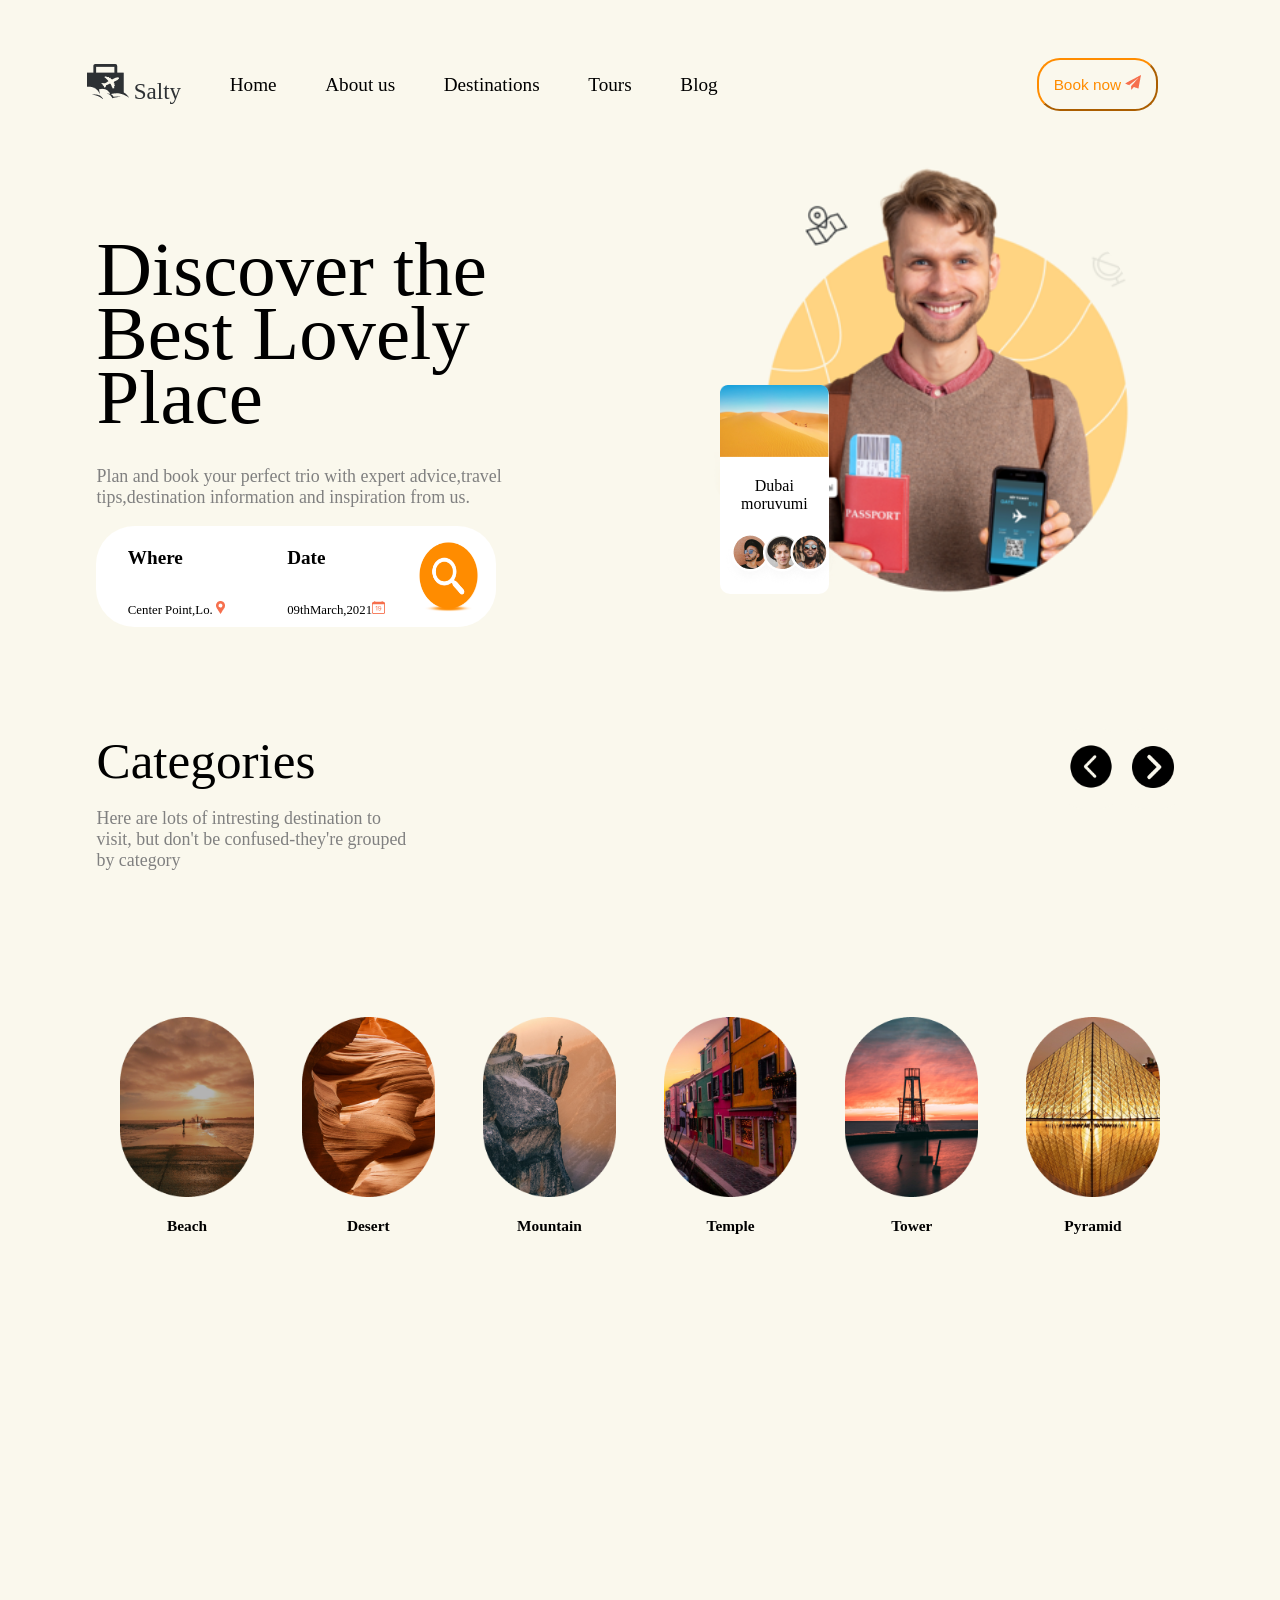
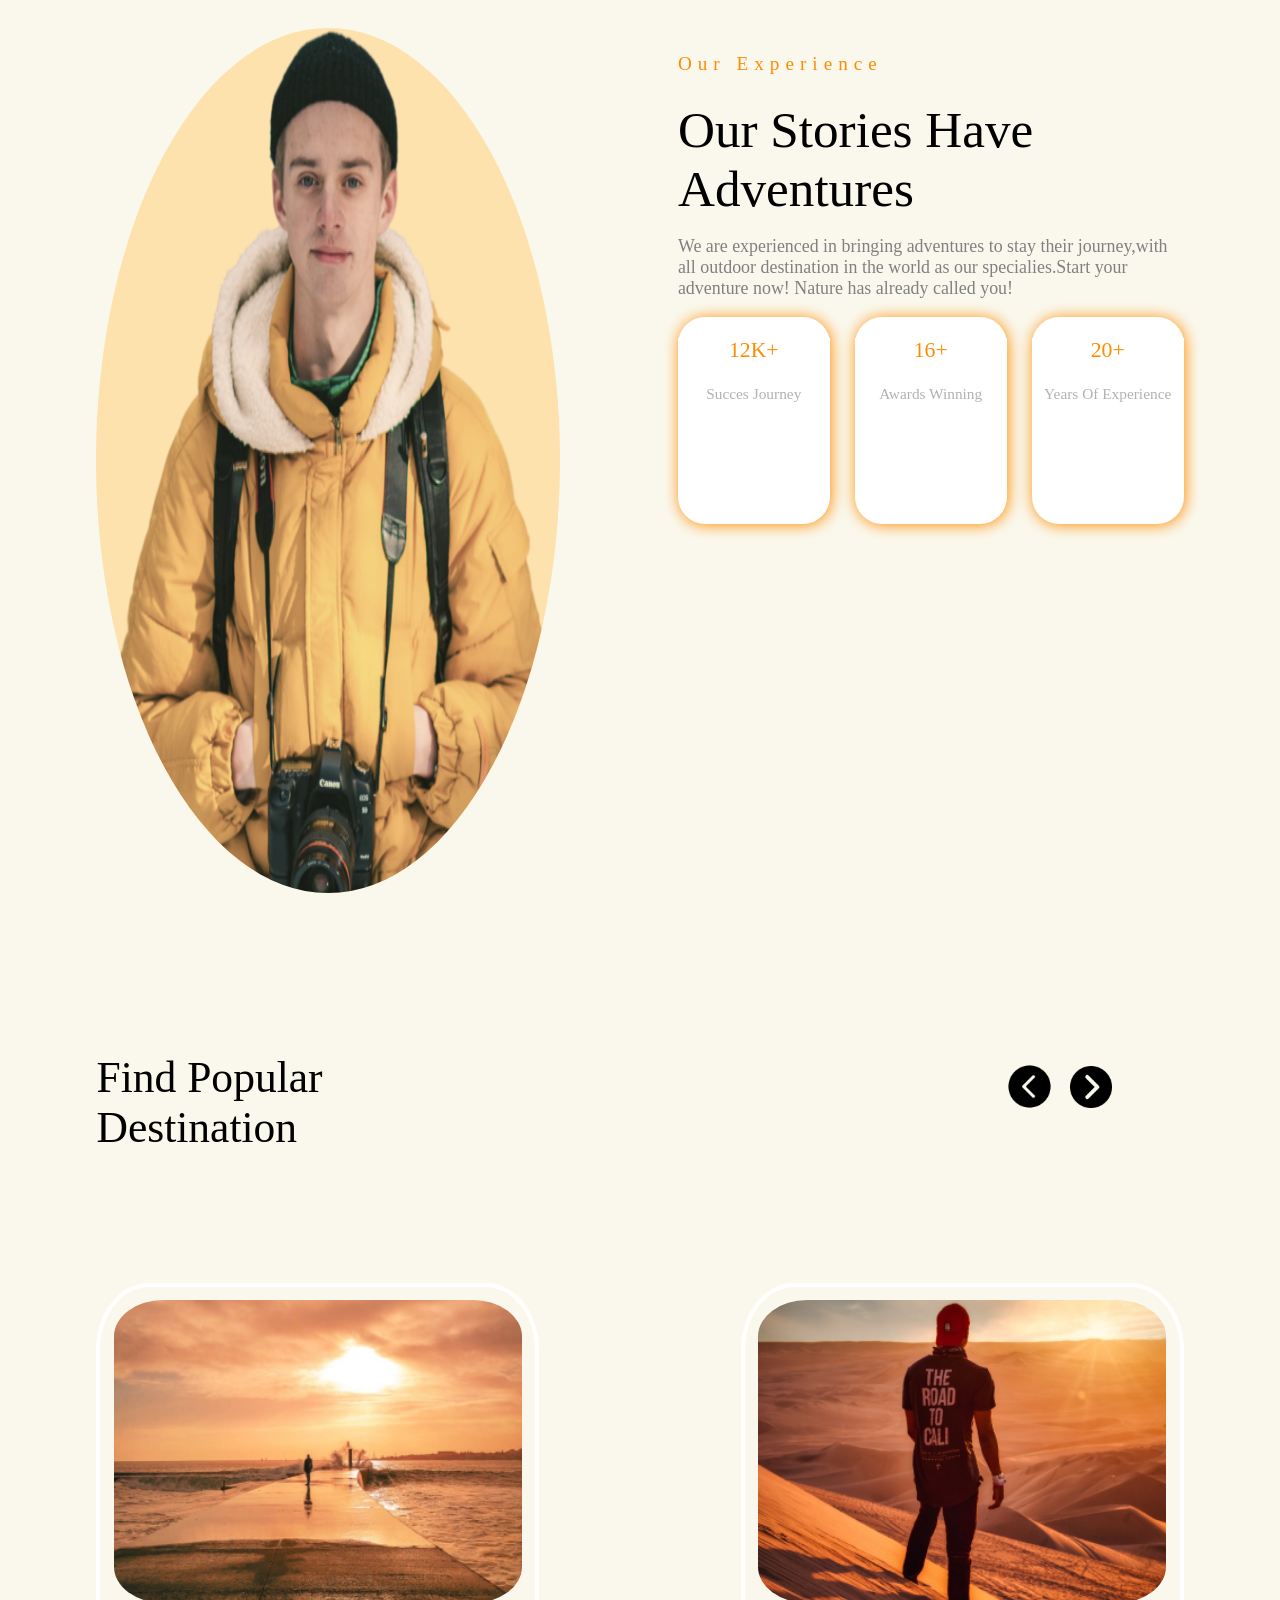
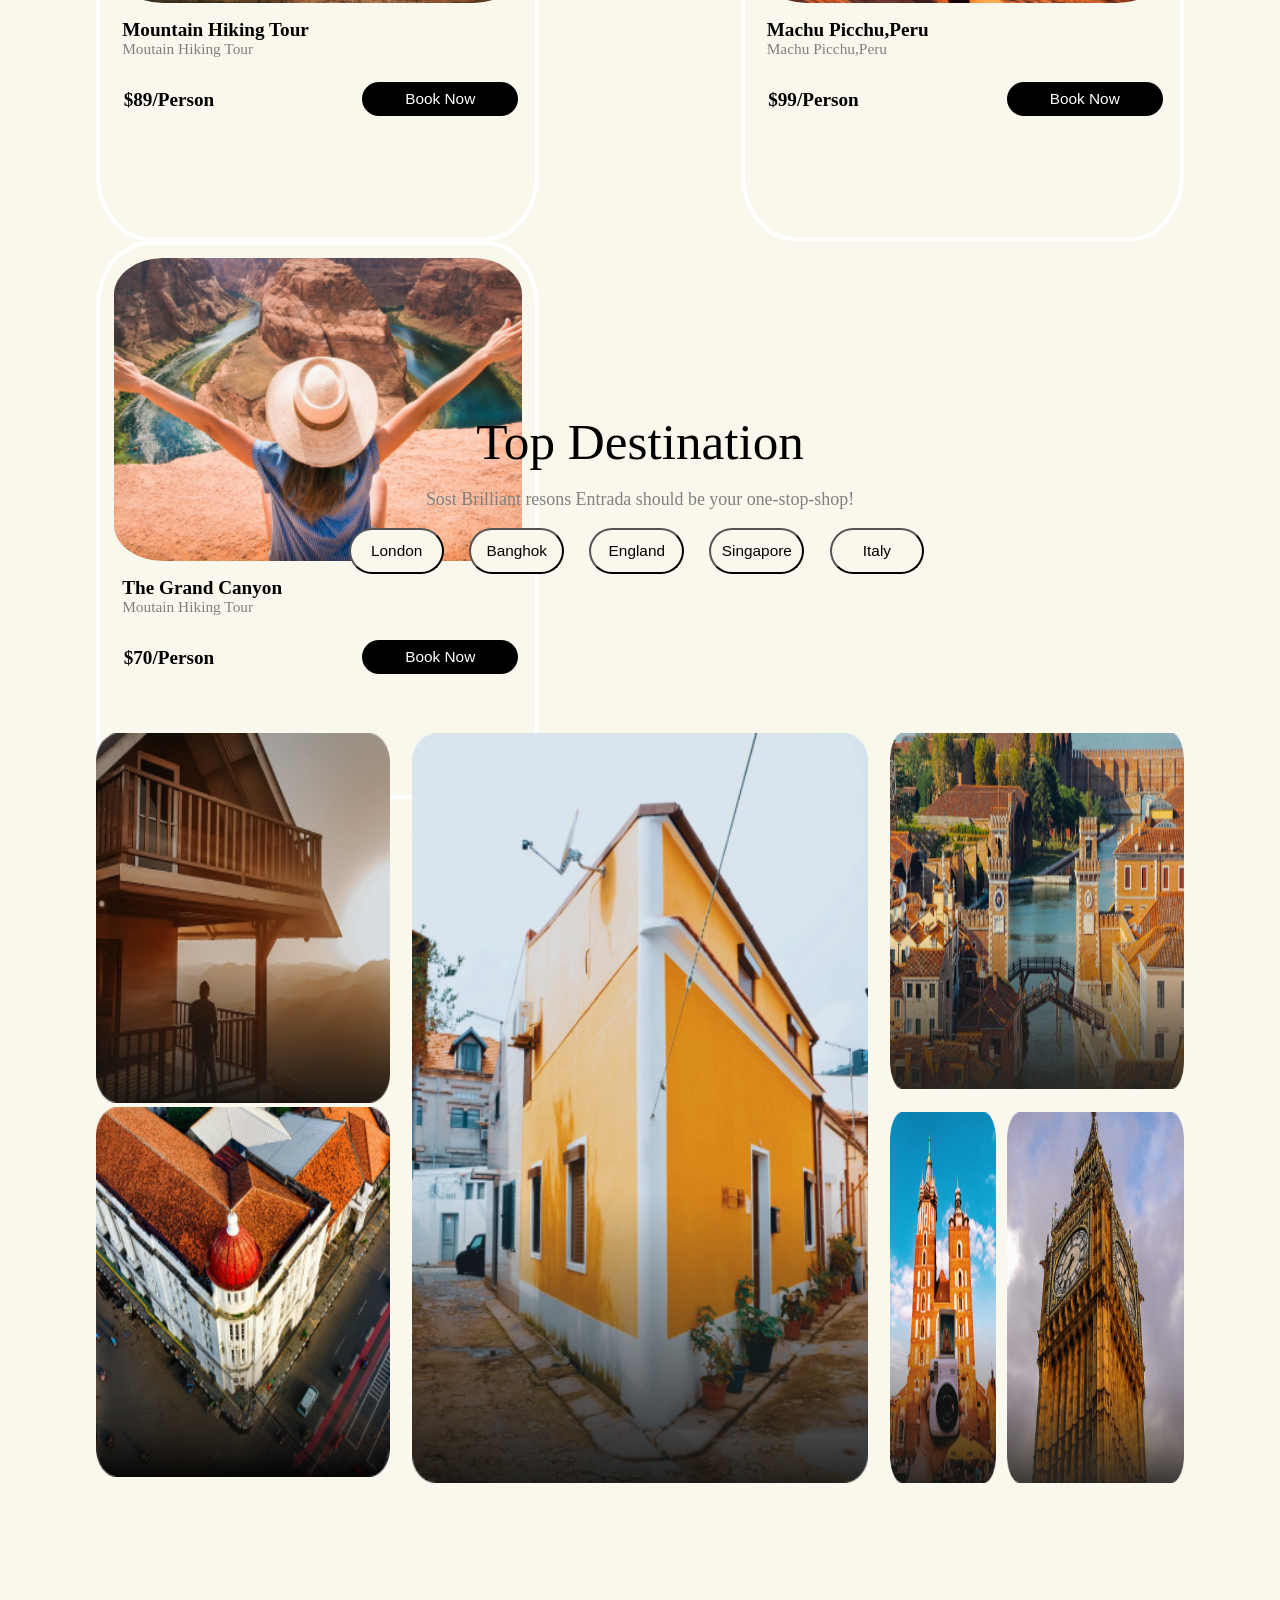
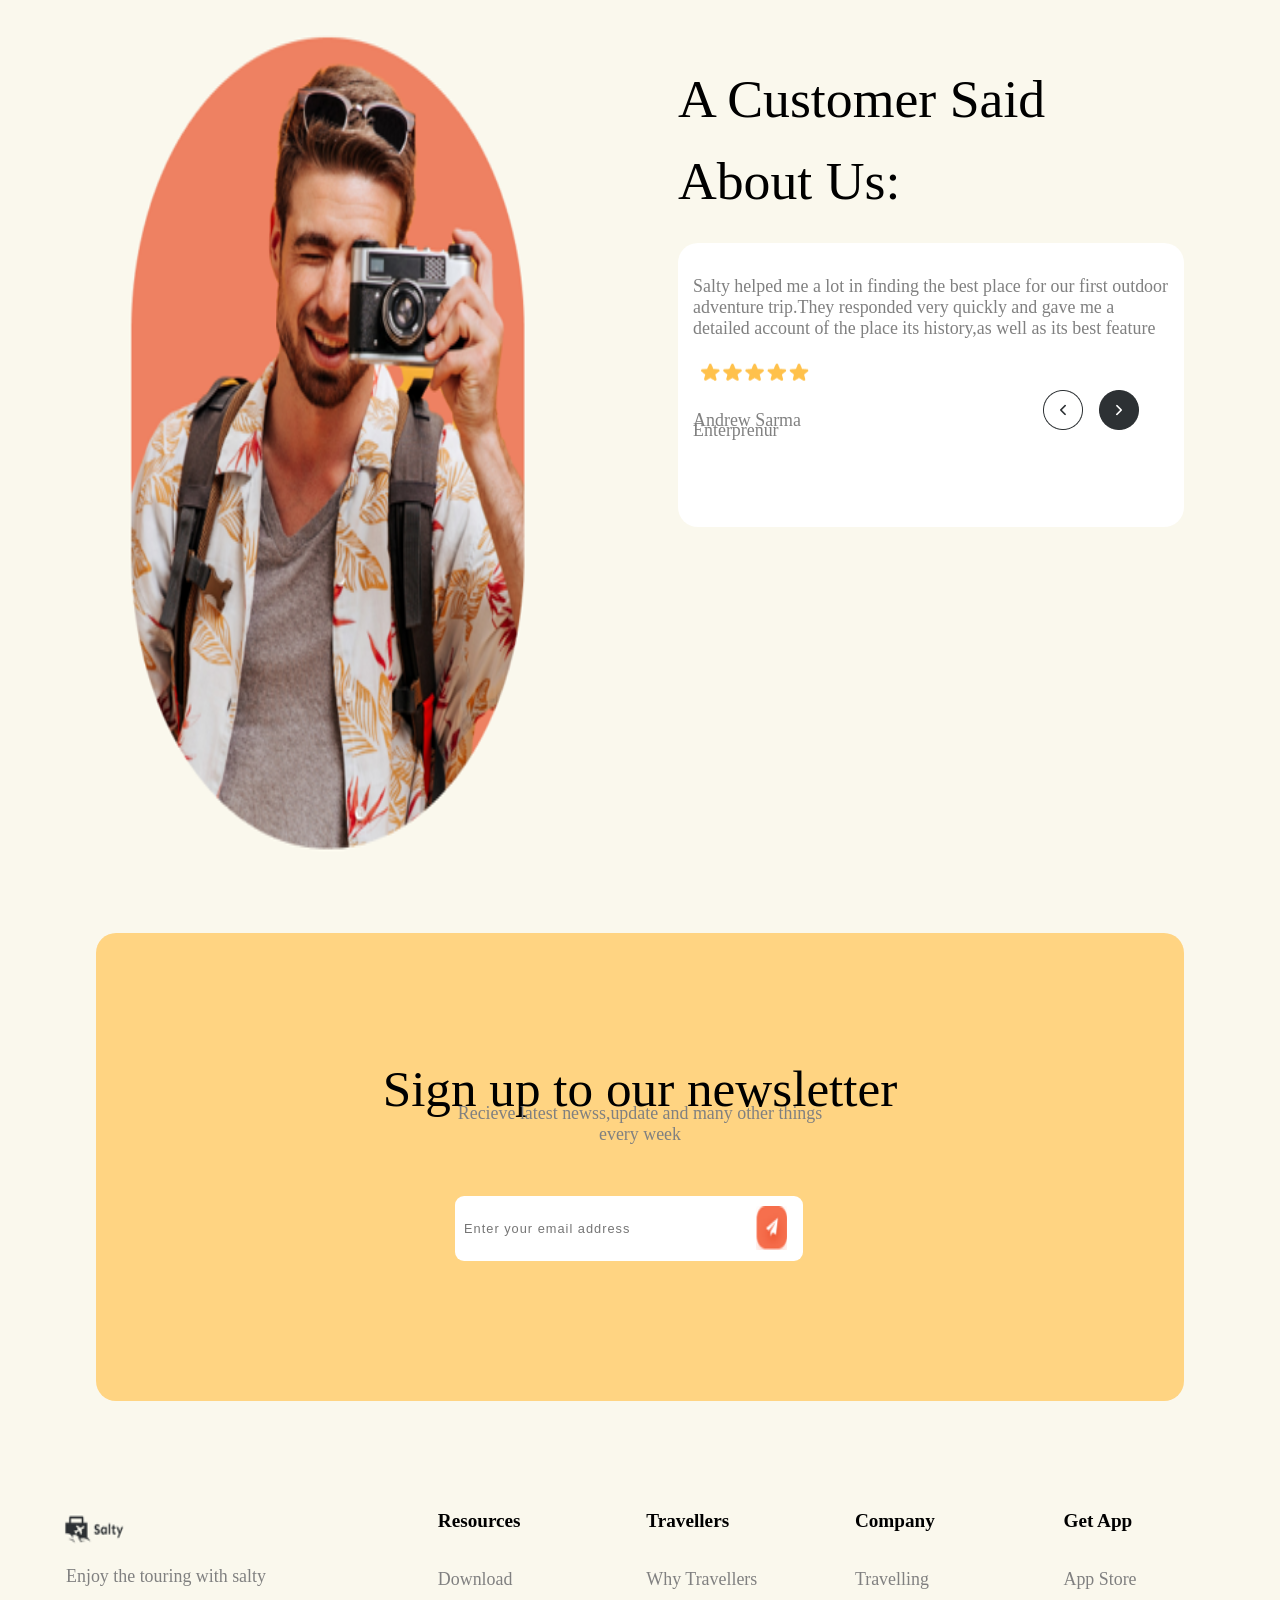
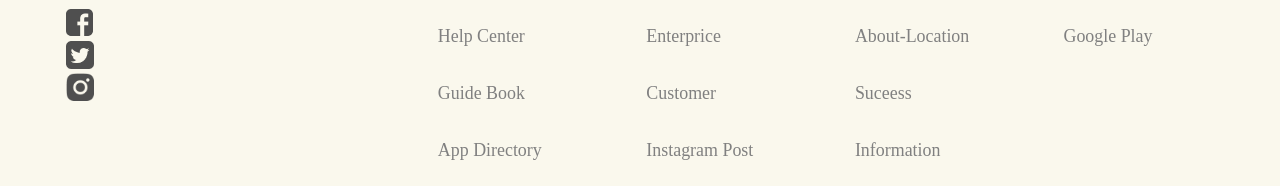
==== commit cbe39776: "modify last one" ====
--- a/index.html
+++ b/index.html
@@ -11,7 +11,7 @@
 </head>
 <body>
     <div class="container">
-        <div class="nav">
+        <div class="nav reveal">
             <div class="nav-content" id="nav-content-one">
                 <div class="adjust">
                    <img src="./image/Union.png">
@@ -27,7 +27,7 @@
             <button>Book now <img src="./image/Vector (2).png">
             </div>  
         </div>
-        <div class="responsive-menu">
+        <div class="responsive-menu reveal">
             <img src="./image/Union.png">
             <input type="checkbox" id="check">
             <label for="check">
@@ -41,7 +41,7 @@
                 <div><a>Blog</a></div>
              </div>
         </div>
-        <div class="discover">
+        <div class="discover reveal">
             <div class="discover-left">
                 <p id="heading">Discover the Best Lovely Place</p>
                 <p class="para-font" id="fit">Plan and book your perfect trio with expert advice,travel tips,destination information and inspiration from us.</p>
@@ -70,7 +70,7 @@
                 </div>
             </div>
         </div>
-        <div class="categories">
+        <div class="categories reveal">
             <div class="categories-content" id="categories-content">
                 <div class="content">
                     <p class="sub-heading">Categories</p>
@@ -114,7 +114,7 @@
                 </div>
             </div>
         </div>
-        <div class="our-stories">
+        <div class="our-stories reveal">
             <div class="discover-left" id="stories-left">
                 <p class="orange-text">Our Experience</p>
                 <p class="sub-heading">Our Stories Have Adventures</p>
@@ -138,7 +138,7 @@
                 <img src="./image/thom-holmes-sbH46HtZls8-unsplash-removebg (1) 2.png" id="boy-image">
             </div>
         </div>
-        <div class="popular">
+        <div class="popular reveal">
             <div class="find-popular">
                 <div class="categories-content">
                     <p id="unique">Find Popular Destination</p>
@@ -182,7 +182,7 @@
                 </div>
             </div>
         </div>
-        <div class="top-destination">
+        <div class="top-destination reveal">
             <div class="top-destination-header">
                  <p class="sub-heading">Top Destination</p>
                  <p class="para-font">Sost Brilliant resons Entrada should be your one-stop-shop!</p>
@@ -195,17 +195,20 @@
                 </div>
             </div>   
         </div>
-        <div class="parent-flex">
+        <div class="parent-flex reveal">
          <div class="flex">
                 <div class="flex-one">
                     <div>
                         <img src="./image/Rectangle 4389.png" id="img-card">
                     </div>
-                    <div class="absoulte-para">Vientam</div>
+                    <!-- <div class="absoulte-para">Vientam</div> -->
                     <div>
                         <img src="./image/Group.png" id="img-card">
-                    </div>
-                    <div class="absoulte-para">Vientam</div>
+                        <!-- <div class="middle">
+                            <div class="text-animation">John Doe</div>
+                          </div> -->
+                    </div>
+                    <!-- <div class="absoulte-para">Vientam</div> -->
                 </div>
                 <div class="flex-two">
                     <img src="./image/Rectangle 4391.png" id="img-card-rect">
@@ -221,7 +224,7 @@
                 </div>
             </div>
         </div>    
-        <div class="our-stories">
+        <div class="our-stories reveal">
             <div class="discover-left" id="stories-left">
                 <!-- <p class="orange-text">___</p> -->
                 <p class="sub-heading-one">A Customer Said About Us:</p>
@@ -236,14 +239,14 @@
                 <img src="./image/crop-2.png" id="boy-image">
             </div>
         </div>
-        <div class="signup-box">
+        <div class="signup-box reveal">
             <div class="signup">
                 <p class="sub-heading">Sign up to our newsletter</p>
                 <p id="sign-up-para">Recieve latest newss,update and many other things  <br>every week</p>
                 <input type="text" id="text"placeholder="Enter your email address">
             </div>
         </div>
-        <div class="footer">
+        <div class="footer reveal">
             <div class="footer-one-third">
                 <img src="./image/satlylogo.png" id="pho">
                 <p class="para-font">Enjoy the touring with salty</p>
@@ -284,6 +287,24 @@
             </div>
         </div>
     </div>
-    
+<script>function reveal() {
+    var reveals = document.querySelectorAll(".reveal");
+  
+    for (var i = 0; i < reveals.length; i++) {
+      var windowHeight = window.innerHeight;
+      var elementTop = reveals[i].getBoundingClientRect().top;
+      var elementVisible = 150;
+  
+      if (elementTop < windowHeight - elementVisible) {
+        reveals[i].classList.add("active");
+      } else {
+        reveals[i].classList.remove("active");
+      }
+    }
+  }
+  
+  window.addEventListener("scroll", reveal);
+  </script>    
 </body>
+
 </html>
--- a/css/style.css
+++ b/css/style.css
@@ -27,6 +27,13 @@
 .adjust{   
 margin-bottom: 0%;
 margin-left: 4%;
+
+}
+.adjust:hover{
+    animation:shake 0.5s;
+cursor:pointer;
+scale:1.75;
+background-color: transparent;
 }
 #adjust{
 color: #2d3134;
@@ -114,6 +121,9 @@
     height: 88%;
     margin-top: -4%;
 }
+#search-icon:hover{
+    scale: 1.5;
+}
 .where{
     width: 40%;
     line-height: 1%;
@@ -129,7 +139,6 @@
     display: flex;
     flex-direction: column;
     width:100%;
-    /* border:1px solid red; */
     height: 50vh;
     flex-wrap: wrap;
     align-items: center;
@@ -164,6 +173,7 @@
     float: right;
     width: 8%;
     border: none;
+
 }
 #arrow-fig-left{
     width: 84%;
@@ -173,9 +183,19 @@
      width: 94%;
     max-height: 100%;
 }
-.categories-card{
-    width: 15%;
-    text-align: center;
+#arrow-fig-right:hover ,#arrow-fig-left:hover{
+        animation: rotate 1s linear;
+    }
+    @keyframes rotate{
+        0%{
+            transform: rotate(0deg);
+        }
+        50%{
+            transform: rotate(180deg);
+        }
+        100%{
+            transform: rotate(360deg);
+        }
 }
 #double-arrow{
     margin-left: 60%;
@@ -259,7 +279,6 @@
     flex-wrap:wrap;
 }
 .categories-content {
-    /* border: 1px solid; */
     width: 29%;
     height: 100%;
 }
@@ -270,6 +289,7 @@
     flex-direction: column;
     background-color: #faf8ed;
     border: 4px solid white;
+    
 }
 #popular-image {
         width: 94%;
@@ -311,6 +331,7 @@
     top: 14%;
     border: none;
 }
+
 .btn-btn{
     position: relative;
 }
@@ -320,7 +341,42 @@
     color: black;
     border-color: black;
     margin-left: 4%;
-
+    transition: 0.3s;
+}
+.btn:hover{
+    scale:1.25;
+    background-color: #000000;
+    color: white;  
+    animation: shake 0.5s;
+    animation-iteration-count: infinite;
+}
+/* .nav-content :hover a{
+    scale:1.25;
+    background-color: #000000;
+    color: white;  
+    animation: shake 0.5s;
+    animation-iteration-count: infinite;
+} */
+a:hover{
+    animation:shake 0.5s;
+    cursor:pointer;
+    scale:1.5;
+    background-color: #000000;
+    color: white;
+    border-radius:10px;
+}
+@keyframes shake {
+0% { transform: translate(1px, 1px) rotate(0deg); }
+10% { transform: translate(-1px, -2px) rotate(-1deg); }
+20% { transform: translate(-3px, 0px) rotate(1deg); }
+30% { transform: translate(3px, 2px) rotate(0deg); }
+40% { transform: translate(1px, -1px) rotate(1deg); }
+50% { transform: translate(-1px, 2px) rotate(-1deg); }
+60% { transform: translate(-3px, 1px) rotate(0deg); }
+70% { transform: translate(3px, 1px) rotate(-1deg); }
+80% { transform: translate(-1px, -1px) rotate(1deg); }
+90% { transform: translate(1px, 2px) rotate(0deg); }
+100% { transform: translate(1px, -2px) rotate(-1deg); }
 }
 .top-destination{
     display: flex;
@@ -392,6 +448,7 @@
     display: flex;
     flex-direction: column;
     width: 27%;
+    
 }
 .flex-one >div{
     width:100%;
@@ -458,12 +515,14 @@
     border-radius: 9px;
     border: none;
     margin-left: 33%;
-    background-image: url(./image/msg.png);
+    background-image: url(../image/msg.png);
     background-repeat: no-repeat;
     background-size: 9% 67%;
     margin-bottom: 24px;
     background-position: 95%;
-
+}
+.signup-box :hover input{
+     scale: 1.5;
 }
 ::placeholder{
     font-size: 1vw;
@@ -545,6 +604,83 @@
 .responsive-menu-icon{
     display: none;
 }
+/* animation */
+.popular-card-item:hover{
+    scale:115%;
+    box-shadow: 2px 2px 20px darkorange;
+}
+ .discover-left{
+    position: relative;
+    animation-name: example;
+    animation-duration: 3s;
+    animation-timing-function: ease-out;
+    /* border:1px solid; */
+}
+  @keyframes example {
+     0%   { right:400px; top:0px;}
+
+    100% {right:0px; top:0px;}
+  }
+  
+ .discover-right{
+    position: relative;
+    animation-name: example;
+    animation-duration: 3s;
+    animation-timing-function: ease-out;
+
+}
+  @keyframes example {
+     0%   { left:400px; top:0px;}
+
+    100% {left:0px; top:0px;}
+  }
+  .categories-card {
+    margin: 24px;
+    width: 15%;
+    text-align: center;
+    height: 50px;
+    animation: zoom-in-zoom-out 4s ease infinite;
+  }
+  #boy-image,#storie-right{
+    transition: transform .7s ease-in-out;
+  }
+  #boy-image:hover {
+    transform: rotate(360deg);
+  }
+  #storie-image:hover {
+    transform: rotate(360deg);
+  }
+  .popular-card-item:hover .price-button > .btn-btn > .popular-btn{
+    animation: zoom-in-zoom-out 0.4s infinite;
+    cursor: pointer;
+
+}
+.k12{
+    animation: zoomless-in-zoomless-out 0.4s infinite;
+    cursor: pointer;
+    box-shadow: 1px 1px 15px darkorange;
+}
+@keyframes zoomless-in-zoomless-out {
+    0% { transform: scale(1, 1);}
+    50% {transform: scale(0.99, 0.99);}
+    100% {transform: scale(1, 1);}
+  } 
+  @keyframes zoom-in-zoom-out {
+    0% { transform: scale(1, 1);}
+    50% {transform: scale(0.9, 0.9);}
+    100% {transform: scale(1, 1);}
+  } 
+  
+  .reveal{
+    position: relative;
+    transform: translateY(150px);
+    opacity: 0;
+    transition: 1s all ease;
+  }
+  .reveal.active{
+    transform: translateY(0);
+    opacity: 1;
+  }
 @media screen and (min-device-width: 375px)and (max-device-width:667px){
     #double-arrow{
         display: none;
@@ -639,7 +775,8 @@
     height: 10%;
 }
 .categories-card {
-    width: 51%;
+    width: 60%;
+    height: auto;
 }
 .rectangle-cap {
     font-size: 5.2vw;
@@ -694,6 +831,10 @@
     right: 5%;
     top: 21%;
 }
+
+
+
+
 .btn-row {
     width: 100%;
     height: 35%;
